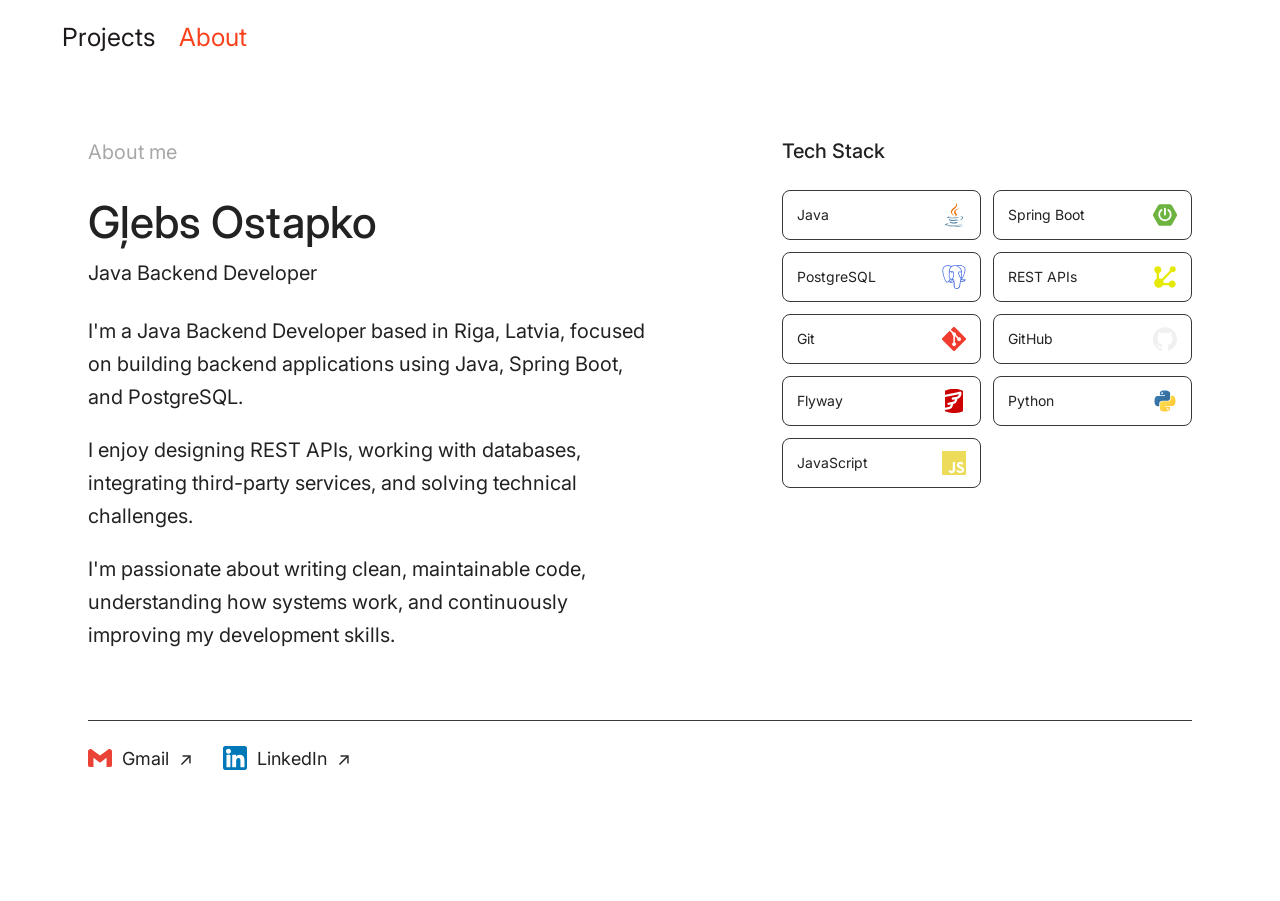
==== about.html @ ffcf4638 "Update portfolio" ====
<!DOCTYPE html>
<html lang="en">
<head>
  <meta charset="UTF-8">
  <meta name="viewport" content="width=device-width, initial-scale=1.0">
  <title>About — Jane Smith</title>
  <meta name="description" content="Product designer. Open to projects and collaboration.">
  <meta property="og:title" content="About — Jane Smith">
  <meta property="og:description" content="Product designer. Open to projects and collaboration.">
  <meta property="og:image" content="https://example.com/assets/img/og-image.png">
  <meta property="og:image:width" content="1200">
  <meta property="og:image:height" content="630">
  <meta property="og:type" content="profile">
  <meta property="og:url" content="https://example.com/en/about">
  <meta property="og:locale" content="en_US">
  <meta name="twitter:card" content="summary_large_image">
  <meta name="twitter:image" content="https://example.com/assets/img/og-image.png">
  <meta name="twitter:title" content="About — Jane Smith">
  <meta name="twitter:description" content="Product designer. Open to projects and collaboration.">
  <link rel="alternate" hreflang="en" href="https://example.com/en/about">
  <link rel="alternate" hreflang="ru" href="https://example.com/about">
  <link rel="canonical" href="https://example.com/en/about">
  <link rel="icon" type="image/svg+xml" href="favicon.svg">
  <link rel="manifest" href="manifest.json">
    <link rel="preconnect" href="https://fonts.googleapis.com">
  <link rel="preconnect" href="https://fonts.gstatic.com" crossorigin>
  <link href="https://fonts.googleapis.com/css2?family=DM+Mono:wght@400;500&family=Inter:wght@400;500;600&display=swap" rel="stylesheet">
  <link rel="stylesheet" href="styles.css">

  <script data-goatcounter="https://YOURSITE.goatcounter.com/count" async src="//gc.zgo.at/count.js"></script>

  <script type="application/ld+json">
  {
    "@context": "https://schema.org",
    "@type": "Person",
    "name": "Gļebs Ostapko",
    "url": "https://example.com",
    "jobTitle": "Java Backend Developer"
  }
  </script>
</head>
<body>

  <nav class="nav"><div class="nav-inner">
    <div class="nav-left">
      <div class="nav-links">
        <a href=".">Projects</a>
        <a href="about.html" class="active">About</a>
      </div>
    </div>
    <button class="nav-burger" aria-label="Menu" aria-expanded="false"><span></span></button>
  </div></nav>

  <div class="nav-mobile" aria-hidden="true"></div>

<main class="main main--about about-wide">
  <div class="about-viewport">

    <div class="about-layout">

      <!-- About me -->
      <div class="about-content">
        <p class="about-label">About me</p>

        <h1>Gļebs Ostapko</h1>
        <p class="about-role">Java Backend Developer</p>

        <p>
          I'm a Java Backend Developer based in Riga, Latvia,
          focused on building backend applications using Java,
          Spring Boot, and PostgreSQL.
        </p>

        <p>
          I enjoy designing REST APIs, working with databases,
          integrating third-party services, and solving technical
          challenges.
        </p>

        <p>
          I'm passionate about writing clean, maintainable code,
          understanding how systems work, and continuously
          improving my development skills.
        </p>
      </div>

      <!-- Tech Stack -->
      <aside class="about-sidebar">
        <h2>Tech Stack</h2>

        <div class="tech-list">
        <span><img src="icons/java.svg" alt="">Java</span>
        <span><img src="icons/springboot.svg" alt="">Spring Boot</span>
        <span><img src="icons/postgresql.svg" alt="">PostgreSQL</span>
        <span><img src="icons/rest-api.svg" alt="">REST APIs</span>
        <span><img src="icons/git.svg" alt="">Git</span>
        <span><img src="icons/github.svg" alt="">GitHub</span>
        <span><img src="icons/flyway.svg" alt="">Flyway</span>
        <span><img src="icons/python.svg" alt="">Python</span>
        <span><img src="icons/javascript.svg" alt="">JavaScript</span>
      </div>
      </aside>

    </div>

    <!-- Contacts -->
    <div class="about-contacts">

      <a href="mailto:glebostsc@gmail.com"
         aria-label="Send email">
        <img src="icons/gmail.svg"
             alt=""
             width="24"
             height="24">
        <span>Gmail</span>
        <span aria-hidden="true">↗</span>
      </a>

      <a href="https://www.linkedin.com/in/gļebs-ostapko-a70982426"
         target="_blank"
         rel="noopener noreferrer"
         aria-label="LinkedIn profile">
        <img src="icons/linkedin.svg"
             alt=""
             width="24"
             height="24">
        <span>LinkedIn</span>
        <span aria-hidden="true">↗</span>
      </a>

    </div>

  </div>
</main>

  <script src="script.min.js"></script>
</body>
</html>
---- styles.css ----
/* ============================================
   Portfolio Template
   Based on diyor.design
   ============================================

   TABLE OF CONTENTS
   1. Variables & Reset
   2. Navigation
   3. Main content & Projects list
   4. About page & Footer
   5. Case pages (header, meta, tabs, sections, images)
   6. Content grid (images, captions, slideshows)
   7. Video & Slideshow components
   8. Lightbox
   9. Scroll reveal
   10. Responsive (900px, 480px)
   11. Mac mockup
   12. Reading progress
   13. Skeleton loaders
   14. Print & Reduced motion
   15. Lightbox close button

   ============================================ */

/* --- Variables --- */

:root {
  --bg: #ffffff;
  --text: #222222;
  --text-dim: rgba(34, 34, 34, 0.4);
  --text-body: rgba(30, 25, 25, 1);
  --text-faint: rgba(30, 25, 25, 0.25);
  --accent: #F8401C;
  --line: #000000;

  --font-sans: 'Inter', -apple-system, BlinkMacSystemFont, 'Segoe UI', system-ui, sans-serif;
  --font-mono: 'DM Mono', 'SF Mono', 'Fira Code', 'Courier New', monospace;

  --selection-bg: #F8401C;
  --selection-color: #fff;

  --nav-height: 75px;
  --side-padding: 48px;
  --content-max: 1156px;

  --line-muted: rgba(0, 0, 0, 0.12);

  --transition-fast: 150ms ease;
  --transition-base: 200ms ease;

  --content-gutter: 0px;
  --text-col: 764px;
  --radius-sm: 10px;
  --radius-lg: 12px;
  --radius-pill: 100px;
  --section-gap: 60px;
}

::selection {
  background: var(--selection-bg);
  color: var(--selection-color);
}

/* --- Reset --- */

*, *::before, *::after {
  box-sizing: border-box;
  margin: 0;
  padding: 0;
}

html {
  scroll-behavior: smooth;
  -webkit-font-smoothing: antialiased;
  -moz-osx-font-smoothing: grayscale;
}

body {
  font-family: var(--font-sans);
  font-size: 18px;
  line-height: 1.5;
  color: var(--text);
  background-color: var(--bg);
  min-height: 100vh;
  display: flex;
  flex-direction: column;
}

a {
  color: inherit;
  text-decoration: none;
}

img {
  display: block;
  max-width: 100%;
}

ul, ol {
  list-style: none;
}

button {
  font: inherit;
  color: inherit;
  background: none;
  border: none;
  cursor: pointer;
}

/* --- Navigation --- */

.nav {
  position: sticky;
  top: 0;
  background: rgba(255, 255, 255, 0.85);
  backdrop-filter: blur(12px);
  -webkit-backdrop-filter: blur(12px);
  z-index: 100;
}

.nav::after {
  content: '';
  display: block;
  max-width: var(--content-max);
  margin: 0 auto;
  height: 1px;
  background: var(--line-muted);
  opacity: 0;
  transition: opacity .3s;
}

.nav.scrolled::after {
  opacity: 1;
}

.nav-inner {
  display: flex;
  align-items: center;
  justify-content: space-between;
  height: var(--nav-height);
  padding: 0 var(--side-padding);
  max-width: calc(var(--content-max) + var(--side-padding) * 2);
  margin: 0 auto;
}

.nav-left {
  display: flex;
  align-items: center;
  gap: 24px;
}

.nav-links {
  display: flex;
  gap: 24px;
  font-size: 25px;
  font-weight: 400;
}

.nav-links a {
  color: var(--text-body);
  transition: color var(--transition-fast);
}

.nav-links a:hover,
.nav-links a:focus-visible,
.nav-links a.active {
  color: var(--accent);
}

.nav-lang {
  display: flex;
  gap: 16px;
  font-size: 25px;
  font-weight: 400;
  align-items: center;
}

.nav-lang a {
  color: var(--text-body);
  transition: color var(--transition-fast);
}

.nav-lang a:hover,
.nav-lang a:focus-visible {
  color: var(--accent);
}

.nav-lang .active {
  color: var(--accent);
}

/* Burger button — hidden on desktop */
.nav-burger {
  display: none;
  width: 44px;
  height: 44px;
  justify-content: center;
  align-items: center;
  background: none;
  border: none;
  cursor: pointer;
  padding: 0;
  z-index: 200;
}

.nav-burger span {
  display: block;
  width: 24px;
  height: 2px;
  background: var(--text);
  position: relative;
  transition: background var(--transition-fast);
}

.nav-burger span::before,
.nav-burger span::after {
  content: '';
  position: absolute;
  width: 24px;
  height: 2px;
  background: var(--text);
  left: 0;
  transition: transform var(--transition-base);
}

.nav-burger span::before {
  top: -7px;
}

.nav-burger span::after {
  top: 7px;
}

/* Burger open state */
.nav-burger.open span {
  background: transparent;
}

.nav-burger.open span::before {
  top: 0;
  transform: rotate(45deg);
}

.nav-burger.open span::after {
  top: 0;
  transform: rotate(-45deg);
}

/* Mobile menu overlay */
.nav-mobile {
  display: flex;
  position: fixed;
  top: 0; right: 0; bottom: 0; left: 0;
  inset: 0;
  background: var(--bg);
  z-index: 150;
  flex-direction: column;
  align-items: center;
  justify-content: center;
  gap: 32px;
  visibility: hidden;
  opacity: 0;
  transform: translateY(-8px);
  transition: opacity var(--transition-base), visibility var(--transition-base), transform var(--transition-base);
  pointer-events: none;
}

.nav-mobile.open {
  visibility: visible;
  opacity: 1;
  transform: translateY(0);
  pointer-events: auto;
}

.nav-mobile a {
  font-size: 32px;
  font-weight: 400;
  transition: color var(--transition-fast);
}

.nav-mobile a:hover,
.nav-mobile a:focus-visible,
.nav-mobile a.active {
  color: var(--accent);
}

.nav-mobile .nav-mobile-lang {
  display: flex;
  gap: 16px;
  margin-top: 16px;
  font-size: 24px;
}

.nav-mobile .nav-mobile-lang a {
  font-size: inherit;
}

/* --- Main content --- */

.main {
  max-width: calc(var(--content-max) + var(--side-padding) * 2);
  width: 100%;
  margin: 0 auto;
  padding: 80px var(--side-padding) 80px;
  flex: 1;
}

/* --- Projects list --- */

.projects-title {
  font-family: var(--font-sans);
  font-size: 30px;
  font-weight: 400;
  line-height: 1.5;
  margin-bottom: 32px;
  color: var(--text);
}

.projects-title--archive {
  margin-top: 80px;
}

.project-list {
  display: flex;
  flex-direction: column;
  max-width: var(--content-max);
}

.project-item {
  display: grid;
  grid-template-columns: repeat(12, 1fr);
  align-items: start;
  column-gap: 20px;
  padding: 16px 0;
  border-bottom: 1px solid var(--line);
  text-decoration: none;
  transition: opacity var(--transition-fast);
}

.project-year { grid-column: 1; }
.project-thumb { grid-column: 2; }
.project-name { grid-column: 3 / 6; }
.project-info { grid-column: 6 / 12; }
.project-arrow { grid-column: 12; }

.project-item:first-child {
  border-top: 1px solid var(--line);
}

.project-item:hover:not(:has(.project-name-link:hover)) .project-name-title,
.project-item:hover:not(:has(.project-name-link:hover)) .project-info-desc,
.project-item:hover:not(:has(.project-name-link:hover)) .project-arrow {
  color: var(--accent);
}

.project-year {
  font-family: var(--font-sans);
  font-size: 25px;
  font-weight: 400;
  color: var(--text);
  line-height: 1.0;
  letter-spacing: -0.2px;
}

.project-thumb {
  width: 100%;
  aspect-ratio: 1;
  max-width: 78px;
  border-radius: var(--radius-sm);
  object-fit: cover;
  object-position: top center;
  align-self: start;
  overflow: hidden;
}

.project-name {
  font-size: 25px;
  font-weight: 400;
  line-height: 1.1;
}

.project-name-title {
  display: block;
  line-height: 1.1;
  transition: color var(--transition-fast);
}

.project-name-link {
  display: block;
  font-family: var(--font-sans);
  font-size: 20px;
  font-weight: 400;
  color: var(--text-dim);
  margin-top: 2px;
}

.project-name-link:hover,
.project-name-link:focus-visible {
  color: var(--accent);
}

.project-info {
  font-size: 18px;
  line-height: 1.1;
}

.project-info-desc {
  display: block;
  color: var(--text);
  font-family: var(--font-sans);
  font-size: 25px;
  line-height: 1.1;
  font-feature-settings: "smcp";
  transition: color var(--transition-fast);
  white-space: nowrap;
  overflow: hidden;
  text-overflow: ellipsis;
}

.project-info-tags {
  display: block;
  font-family: var(--font-sans);
  color: var(--text-dim);
  font-size: 20px;
  margin-top: 2px;
}

.project-info-industry {
  display: block;
  font-family: var(--font-sans);
  color: var(--text-dim);
  font-size: 20px;
  margin-top: 2px;
}

.project-arrow {
  font-size: 50px;
  font-weight: 100;
  color: var(--text-dim);
  transition: color var(--transition-fast);
  line-height: 1;
  text-align: right;
  align-self: center;
}

a.project-item .project-arrow {
  color: var(--text);
}

/* --- About page --- */

.main--about {
  padding-top: 0;
  padding-bottom: 0;
  display: flex;
}

.about-viewport {
  width: 100%;
  min-height: calc(100vh - var(--nav-height));
  padding-bottom: 70px;
  box-sizing: border-box;
  display: flex;
  flex-direction: column;
  justify-content: center;
}

.about-content {
  max-width: 568px;
}

.about-content p {
  font-family: var(--font-sans);
  font-size: 20px;
  font-weight: 400;
  line-height: 1.4;
  color: var(--text);
  margin-bottom: 14px;
}

.about-content .about-label {
  color: var(--text-dim);
  margin-top: 24px;
  margin-bottom: 4px;
}

.about-content .about-label:first-child {
  margin-top: 0;
}

.about-content a {
  color: var(--accent);
  text-decoration: underline;
  text-decoration-color: var(--accent);
  text-underline-offset: 3px;
}

.about-content a:hover {
  text-decoration: none;
}

/* --- Footer --- */

.about-bottom {
  position: fixed;
  bottom: 0;
  left: 0;
  right: 0;
  display: flex;
  justify-content: space-between;
  align-items: baseline;
  gap: 40px;
  max-width: calc(var(--content-max) + var(--side-padding) * 2);
  margin: 0 auto;
  padding: 20px var(--side-padding);
  background: none;
  z-index: 50;
}

.about-bottom p {
  font-family: var(--font-sans);
  font-size: 20px;
  font-weight: 400;
  line-height: 1.35;
  color: var(--text);
  margin-bottom: 0;
}

.about-links {
  display: flex;
  gap: 30px;
  font-family: var(--font-sans);
  font-size: 20px;
  font-weight: 400;
  line-height: 1.35;
  white-space: nowrap;
  flex-shrink: 0;
}

.about-links a {
  color: var(--accent);
  text-decoration: underline;
  text-decoration-color: var(--accent);
  text-decoration-thickness: 1px;
  text-underline-offset: 5px;
  transition: color var(--transition-fast);
}

.about-links a:hover,
.about-links a:focus-visible {
  text-decoration: none;
}

/* --- Case page --- */

.main--case {
  padding-top: 240px;
  overflow-x: hidden;
}

/* Case header: thumb + h1 side by side */
.case-header {
  display: flex;
  align-items: center;
  gap: 20px;
  max-width: var(--text-col);
  margin: 0 auto;
  padding-left: var(--content-gutter);
}

.case-header-thumb {
  width: 56px;
  height: 56px;
  border-radius: var(--radius-lg);
  object-fit: cover;
  flex-shrink: 0;
  overflow: hidden;
}

.case-header .case-h1 {
  max-width: none;
  margin: 0;
  padding-left: 0;
}

/* Case h1 title */
.case-h1 {
  font-family: var(--font-sans);
  font-size: 48px;
  font-weight: 700;
  line-height: 1.1;
  color: var(--text);
  max-width: var(--text-col);
  margin: 0 auto 0;
  padding-left: var(--content-gutter);
}

.case-header + .case-description {
  text-indent: 0;
  margin-top: 16px;
}

.case-h1 + .case-description {
  text-indent: 0;
  margin-top: 16px;
}

.case-header + .case-tabs,
.case-h1 + .case-tabs {
  margin-top: 110px;
}

.case-meta + .case-tabs {
  margin-top: 24px;
}

.case-header + .case-body,
.case-h1 + .case-body {
  margin-top: 80px;
}

/* Case meta line (role / company / year) */
.case-meta {
  max-width: var(--text-col);
  margin: 0 auto 8px;
  padding-left: var(--content-gutter);
  font-family: var(--font-sans);
  font-size: 18px;
  font-weight: 400;
  color: var(--text-dim);
}

/* Image captions */
.case-caption {
  font-family: var(--font-sans);
  font-size: 14px;
  font-weight: 400;
  line-height: 1.4;
  color: var(--text-dim);
}

/* Stats row */
.case-stats {
  display: grid;
  grid-template-columns: repeat(4, 1fr);
  gap: 20px;
  max-width: var(--text-col);
  margin: 0 auto 70px;
  padding-left: var(--content-gutter);
}

.case-stat-value {
  font-family: var(--font-sans);
  font-size: 36px;
  font-weight: 700;
  line-height: 1.2;
  color: var(--text);
}

.case-stat-label {
  font-family: var(--font-sans);
  font-size: 14px;
  font-weight: 400;
  line-height: 1.3;
  color: var(--text-dim);
  margin-top: 4px;
}

/* Previous / Next case navigation */
.case-nav {
  display: flex;
  justify-content: space-between;
  max-width: var(--text-col);
  margin: 40px auto 0;
  padding: 0 var(--content-gutter);
  box-sizing: border-box;
}

.case-nav-link {
  display: flex;
  align-items: center;
  gap: 8px;
  text-decoration: none;
  color: var(--accent);
  font-family: var(--font-sans);
  font-size: 20px;
  line-height: 25px;
  transition: opacity var(--transition-base);
  background: linear-gradient(var(--accent), var(--accent)) 0 100% / 100% 1px no-repeat;
  padding-bottom: 2px;
}
.case-nav-link:hover {
  background-size: 0 1px;
}
.case-nav-dir {
  font-size: 22px;
}
.case-nav-next {
  margin-left: auto;
}

/* Text sections: centered column */
.case-section {
  max-width: var(--text-col);
  margin: var(--section-gap) auto 30px;
  padding-left: var(--content-gutter);
  position: relative;
}

.case-section-num {
  position: absolute;
  left: -20px;
  top: 0;
  transform: translateX(-100%);
  font-family: var(--font-mono);
  font-size: 20px;
  font-weight: 500;
  line-height: 25px;
  color: var(--text-body);
  text-align: right;
  text-transform: uppercase;
}

.case-section-title {
  font-family: var(--font-mono);
  font-size: 20px;
  font-weight: 500;
  line-height: 25px;
  letter-spacing: 0;
  color: var(--text-body);
  text-transform: uppercase;
  margin-bottom: 8px;
}

.case-section p {
  font-family: var(--font-sans);
  font-size: 20px;
  font-weight: 400;
  line-height: 28px;
  color: var(--text-body);
  margin: 8px 0 0;
}

.case-section ul {
  font-family: var(--font-sans);
  font-size: 20px;
  font-weight: 400;
  line-height: 28px;
  color: var(--text-body);
  padding-left: 24px;
  margin: 0;
}

.case-section ul li {
  list-style: disc;
}

.case-section h3 {
  font-family: var(--font-mono);
  font-size: 20px;
  font-weight: 500;
  font-style: normal;
  line-height: 25px;
  letter-spacing: 0;
  color: var(--text-body);
  text-transform: uppercase;
  margin: 25px 0 8px;
}

.case-section strong {
  font-weight: 400;
  font-style: normal;
}

/* Styled blockquote */
.case-quote {
  max-width: var(--text-col);
  margin: 25px auto;
  padding-left: var(--content-gutter);
  font-family: var(--font-sans);
  font-size: 20px;
  font-weight: 400;
  line-height: 28px;
  color: var(--text-dim);
  font-style: italic;
}

/* Separator */
.case-separator {
  border: none;
  border-top: 1px solid var(--line);
  width: 100%;
  margin: 100px 0;
}

/* Images within text sections */
.case-img {
  width: 100%;
  border-radius: var(--radius-sm);
  margin: 25px 0;
  display: block;
}

/* Full-width images */
.case-img-full {
  display: block;
  width: 100%;
  border-radius: var(--radius-sm);
  box-shadow: 0 0 0 1px var(--line-muted);
  margin: 20px 0;
}

/* --- Case content grid --- */

.case-body > .case-img-full,
.case-tab-panel > .case-img-full,
.case-body > picture,
.case-tab-panel > picture,
.case-body > .case-img-scroll,
.case-tab-panel > .case-img-scroll {
  display: block;
  max-width: calc(var(--text-col) - var(--content-gutter));
  margin: 30px auto 30px max(0px, calc(50% - calc(var(--text-col) / 2) + var(--content-gutter)));
}

picture.case-img-full {
  box-shadow: none;
  border-radius: 0;
}

.case-body > picture img,
.case-tab-panel > picture img {
  border-radius: var(--radius-sm);
  box-shadow: 0 0 0 1px var(--line-muted);
}

.case-body > picture .case-img-full,
.case-tab-panel > picture .case-img-full {
  margin: 0;
}

.case-body > .case-caption,
.case-tab-panel > .case-caption {
  max-width: var(--text-col);
  margin: 8px auto 40px;
  padding-left: var(--content-gutter);
}

/* Image captions gap */
.case-body > picture + .case-caption,
.case-tab-panel > picture + .case-caption,
.case-body > .case-img-full + .case-caption,
.case-tab-panel > .case-img-full + .case-caption,
.case-body > .case-img-scroll + .case-caption,
.case-tab-panel > .case-img-scroll + .case-caption,
.case-body > .mac-mockup + .case-caption,
.case-tab-panel > .mac-mockup + .case-caption,
.case-body > .case-slideshow-wrap + .case-caption,
.case-tab-panel > .case-slideshow-wrap + .case-caption {
  margin-top: -20px;
}

.case-body > .case-slideshow-wrap,
.case-tab-panel > .case-slideshow-wrap {
  max-width: var(--text-col);
  margin: 30px auto;
  padding-left: var(--content-gutter);
}

.case-body > .case-img-row,
.case-tab-panel > .case-img-row {
  max-width: var(--text-col);
  margin: 30px auto;
  padding-left: var(--content-gutter);
  box-sizing: border-box;
}

/* Clickable images */
.case-img-full,
.case-img-row img {
  cursor: zoom-in;
}

/* Lightbox */
.case-lightbox {
  position: fixed;
  inset: 0;
  background: rgba(0, 0, 0, 0.9);
  z-index: 1000;
  display: flex;
  align-items: center;
  justify-content: center;
  cursor: zoom-out;
  opacity: 0;
  pointer-events: none;
  transition: opacity var(--transition-base);
}

.case-lightbox.open {
  opacity: 1;
  pointer-events: auto;
}

.case-lightbox img,
.case-lightbox video {
  max-width: 95vw;
  max-height: 95vh;
  object-fit: contain;
}

/* Two-column image row */
.case-img-row {
  display: grid;
  grid-template-columns: 1fr 1fr;
  gap: 20px;
  margin: 20px 0;
  align-items: stretch;
}

/* Three-column variant */
.case-img-row--3 {
  grid-template-columns: 1fr 1fr 1fr;
}

.case-img-row img {
  width: 100%;
  height: 100%;
  object-fit: cover;
  border-radius: var(--radius-sm);
  box-shadow: 0 0 0 1px var(--line-muted);
  display: block;
}

/* Inline links inside case sections */
.case-section a {
  color: var(--accent);
  text-decoration: none;
  background: linear-gradient(to right, var(--accent) 0%, var(--accent) 100%) 0 100% / 100% 1px repeat-x;
  padding-bottom: 1px;
  transition: background-size var(--transition-fast);
}

.case-section a:hover {
  background-size: 0 1px;
}

/* Description text */
.case-description {
  max-width: var(--text-col);
  margin: 50px auto;
  padding-left: var(--content-gutter);
  font-family: var(--font-sans);
  font-size: 25px;
  font-weight: 400;
  line-height: 35px;
  color: var(--text-body);
  text-indent: 168px;
}

/* Video */
.case-video {
  position: relative;
  margin: 25px 0;
  border-radius: var(--radius-sm);
  overflow: hidden;
}

.case-video img,
.case-video video {
  display: block;
  width: 100%;
  border: none;
  outline: none;
}

/* --- Tabs --- */

.case-tabs {
  display: flex;
  gap: 12px;
  max-width: var(--text-col);
  margin: 0 auto 20px;
  padding-left: var(--content-gutter);
}

.case-tab {
  height: 44px;
  padding: 0 24px;
  display: inline-flex;
  align-items: center;
  justify-content: center;
  border-radius: var(--radius-pill);
  font-family: var(--font-sans);
  font-size: 18px;
  font-weight: 400;
  letter-spacing: -0.4px;
  border: none;
  cursor: pointer;
  transition: all var(--transition-base);
  background: rgba(30, 25, 25, 0.04);
  color: var(--text);
}

.case-tab.active {
  background: var(--accent);
  color: #ffffff;
}

.case-tab:not(.active):hover {
  background: rgba(30, 25, 25, 0.08);
}

.case-tab:focus-visible {
  outline: 2px solid var(--text);
  outline-offset: 2px;
}

.case-tabs {
  display: flex;
  gap: 12px;
  max-width: var(--text-col);
  margin: 0 auto 20px;
  padding-left: var(--content-gutter);
}

.case-tab {
  height: 44px;
  padding: 0 24px;
  display: inline-flex;
  align-items: center;
  justify-content: center;
  border-radius: var(--radius-pill);
  font-family: var(--font-sans);
  font-size: 18px;
  font-weight: 400;
  letter-spacing: -0.4px;
  border: none;
  cursor: pointer;
  transition: all var(--transition-base);
  background: rgba(30, 25, 25, 0.04);
  color: var(--text);
}

.case-tab.active {
  background: var(--accent);
  color: #ffffff;
}

.case-tab:not(.active):hover {
  background: rgba(30, 25, 25, 0.08);
}

.case-tab:focus-visible {
  outline: 2px solid var(--text);
  outline-offset: 2px;
}

.case-tab-panel {
  display: none;
}

.case-tab-panel.active {
  display: block;
}

/* --- Slideshow / Carousel --- */

.case-slideshow-wrap {
  position: relative;
  margin: 25px 0;
}

.case-slideshow {
  position: relative;
  border-radius: var(--radius-sm);
  overflow: hidden;
  background: #f5f5f5;
  box-shadow: 0 0 0 1px var(--line-muted);
}

.case-slideshow-track {
  display: flex;
  align-items: flex-start;
  transition: transform 0.4s ease;
}

.case-slideshow-track picture {
  width: 100%;
  flex-shrink: 0;
  display: block;
}

.case-slideshow-track img {
  width: 100%;
  height: auto;
  flex-shrink: 0;
  display: block;
  box-shadow: 0 0 0 1px var(--line-muted);
  border-radius: var(--radius-sm);
}

.case-slideshow-arrow {
  position: absolute;
  top: 50%;
  transform: translateY(-50%);
  width: 44px;
  height: 44px;
  border-radius: 50%;
  border: none;
  background: rgba(200, 200, 200, 0.6);
  color: #ffffff;
  font-size: 24px;
  line-height: 1;
  cursor: pointer;
  display: flex;
  align-items: center;
  justify-content: center;
  z-index: 10;
  transition: background var(--transition-fast);
}

.case-slideshow-arrow:hover {
  background: rgba(170, 170, 170, 0.8);
}

.case-slideshow-arrow[data-prev] { left: -64px; }
.case-slideshow-arrow[data-next] { right: -64px; }

.case-slideshow-nav {
  position: absolute;
  bottom: 12px;
  left: 50%;
  transform: translateX(-50%);
  display: flex;
  align-items: center;
  background: rgba(40, 40, 40, 0.4);
  border-radius: var(--radius-sm);
  min-width: 64px;
  height: 32px;
  padding: 0 8px;
}

.case-slideshow-counter {
  font-family: -apple-system, system-ui, sans-serif;
  font-size: 12px;
  font-weight: 500;
  color: #ffffff;
  text-align: center;
  min-width: 24px;
  line-height: 32px;
  cursor: default;
  width: 100%;
}

/* --- Font Showcase --- */

.case-font-showcase {
  margin: 120px 0;
  padding: 80px 0;
}

.case-font-title {
  font-family: var(--font-sans);
  font-size: 100px;
  font-weight: 500;
  line-height: 100px;
  letter-spacing: -5px;
  color: var(--text);
  margin-bottom: 40px;
}

.case-font-weights {
  font-family: var(--font-sans);
  font-size: 56px;
  line-height: 56px;
  color: var(--text);
  margin-bottom: 40px;
}

.case-font-weights span { display: block; }

.case-font-chars {
  font-family: var(--font-sans);
  font-size: 56px;
  font-weight: 500;
  line-height: 56px;
  color: var(--text-dim);
  word-break: break-all;
}

/* --- Image Variants --- */

.case-img-row--3 {
  grid-template-columns: 1fr 1fr 1fr;
}

.case-img-bordered .case-img-full,
.case-img-bordered img {
  border: 1px solid var(--line-muted);
  border-radius: var(--radius-sm);
}

.case-concept {
  display: flex;
  flex-direction: column;
  margin: 0;
}

.case-concept picture,
.case-concept > img {
  flex: 1;
  min-height: 0;
  overflow: hidden;
  border-radius: var(--radius-sm);
  box-shadow: 0 0 0 1px var(--line-muted);
}

.case-concept picture img {
  height: 100%;
  width: 100%;
  object-fit: cover;
}

.case-concept figcaption {
  flex-shrink: 0;
  font-family: var(--font-sans);
  font-size: 14px;
  font-weight: 400;
  line-height: 1.4;
  color: var(--text-dim);
  margin-top: 8px;
}

picture.case-img-phone {
  display: block;
  max-width: 282px;
  margin: 30px 0 8px max(0px, calc(50% - calc(var(--text-col) / 2) + var(--content-gutter)));
}

picture.case-img-phone img {
  width: 100%;
  height: auto;
  display: block;
  border-radius: var(--radius-sm);
  margin: 0;
}

/* --- Case Links --- */

.case-section:has(+ .case-links) {
  margin-bottom: 0;
}

.case-links {
  max-width: var(--text-col);
  margin: 8px auto 50px;
  padding-left: var(--content-gutter);
}

.case-links a {
  font-family: var(--font-sans);
  font-size: 20px;
  line-height: 25px;
  color: var(--accent);
  text-decoration: none;
  background: linear-gradient(to right, var(--accent) 0%, var(--accent) 100%) 0 100% / 100% 1px repeat-x;
  padding-bottom: 1px;
  margin-right: 20px;
  transition: background-size var(--transition-fast);
}

.case-links a:hover {
  background-size: 0 1px;
}

/* --- Scroll reveal --- */

.reveal {
  opacity: 0;
  transform: translateY(16px);
  transition: opacity 0.5s ease, transform 0.5s ease;
}

.reveal.visible {
  opacity: 1;
  transform: translateY(0);
}

/* --- Dark mode --- */

/* Theme toggle button */
.theme-toggle {
  background: none;
  border: none;
  cursor: pointer;
  padding: 0;
  margin-right: 32px;
  font-size: 20px;
  line-height: 1;
  color: var(--text);
  opacity: 0.4;
  transition: opacity var(--transition-fast);
}

.theme-toggle:hover {
  opacity: 1;
}

.theme-toggle .icon-sun { display: none; }
.theme-toggle .icon-moon { display: block; }

html.dark .theme-toggle .icon-sun { display: block; }
html.dark .theme-toggle .icon-moon { display: none; }

/* Auto dark (system preference, unless user chose light) */
@media (prefers-color-scheme: dark) {
  :root:not(.light) {
    --bg: #1a1a1a;
    --text: #e0e0e0;
    --text-body: #e0e0e0;
    --text-dim: #888888;
    --text-faint: rgba(255, 255, 255, 0.15);
    --line: rgba(255, 255, 255, 0.1);
    --line-muted: rgba(255, 255, 255, 0.08);
    --selection-bg: #F8401C;
    --selection-color: #fff;
  }

  :root:not(.light) .theme-toggle .icon-sun { display: block; }
  :root:not(.light) .theme-toggle .icon-moon { display: none; }

  :root:not(.light) .nav { background: rgba(26, 26, 26, 0.85); }
  :root:not(.light) .nav::after { background: rgba(255, 255, 255, 0.08); }
  :root:not(.light) .about-bottom { background: rgba(26, 26, 26, 0.85); }
  :root:not(.light) .project-thumb { box-shadow: 0 0 0 1px rgba(255, 255, 255, 0.08); }
  :root:not(.light) .case-img-full,
  :root:not(.light) .case-body > picture img,
  :root:not(.light) .case-tab-panel > picture img,
  :root:not(.light) .case-img-row img { box-shadow: 0 0 0 1px rgba(255, 255, 255, 0.10); filter: brightness(0.92); }
  :root:not(.light) .case-lightbox { background: rgba(0, 0, 0, 0.95); }
  :root:not(.light) .case-tab { background: rgba(255, 255, 255, 0.06); }
  :root:not(.light) .case-tab.active { background: var(--accent); color: #fff; }
  :root:not(.light) .case-tab:not(.active):hover { background: rgba(255, 255, 255, 0.1); }
  :root:not(.light) .case-img-scroll { border-color: rgba(255, 255, 255, 0.08); }
  :root:not(.light) .mac-mockup { background: #111; box-shadow: 0 0 0 1px rgba(255, 255, 255, 0.06); }
  :root:not(.light) .mac-mockup-titlebar { background: #222; }
  :root:not(.light) .mac-mockup-url { color: rgba(255, 255, 255, 0.3); }
  :root:not(.light) .mac-mockup-viewport::-webkit-scrollbar-thumb { background: rgba(255, 255, 255, 0.2); }
  :root:not(.light) .case-img-full:not([data-loaded]),
  :root:not(.light) .case-img-row img:not([data-loaded]),
  :root:not(.light) picture img:not([data-loaded]),
  :root:not(.light) .case-video video:not([data-loaded]) {
    background: linear-gradient(90deg, #222 25%, #2a2a2a 50%, #222 75%);
    background-size: 200% 100%;
  }
}

/* Manual dark (user clicked toggle) */
html.dark {
  --bg: #1a1a1a;
  --text: #e0e0e0;
  --text-body: #e0e0e0;
  --text-dim: #888888;
  --text-faint: rgba(255, 255, 255, 0.15);
  --line: rgba(255, 255, 255, 0.1);
  --line-muted: rgba(255, 255, 255, 0.08);
  --selection-bg: #F8401C;
  --selection-color: #fff;
}

html.dark .nav { background: rgba(26, 26, 26, 0.85); }
html.dark .nav::after { background: rgba(255, 255, 255, 0.08); }
html.dark .about-bottom { background: rgba(26, 26, 26, 0.85); }
html.dark .project-thumb { box-shadow: 0 0 0 1px rgba(255, 255, 255, 0.08); }
html.dark .case-img-full,
html.dark .case-body > picture img,
html.dark .case-tab-panel > picture img,
html.dark .case-img-row img { box-shadow: 0 0 0 1px rgba(255, 255, 255, 0.10); filter: brightness(0.92); }
html.dark .case-lightbox { background: rgba(0, 0, 0, 0.95); }
html.dark .case-tab { background: rgba(255, 255, 255, 0.06); }
html.dark .case-tab.active { background: var(--accent); color: #fff; }
html.dark .case-tab:not(.active):hover { background: rgba(255, 255, 255, 0.1); }
html.dark .case-img-scroll { border-color: rgba(255, 255, 255, 0.08); }
html.dark .mac-mockup { background: #111; box-shadow: 0 0 0 1px rgba(255, 255, 255, 0.06); }
html.dark .mac-mockup-titlebar { background: #222; }
html.dark .mac-mockup-url { color: rgba(255, 255, 255, 0.3); }
html.dark .mac-mockup-viewport::-webkit-scrollbar-thumb { background: rgba(255, 255, 255, 0.2); }
html.dark .case-img-full:not([data-loaded]),
html.dark .case-img-row img:not([data-loaded]),
html.dark picture img:not([data-loaded]),
html.dark .case-video video:not([data-loaded]) {
  background: linear-gradient(90deg, #222 25%, #2a2a2a 50%, #222 75%);
  background-size: 200% 100%;
}

/* --- Responsive --- */

@media (max-width: 1000px) {
  :root {
    --side-padding: 24px;
  }

  .projects-title {
    font-size: 32px;
    margin-bottom: 32px;
  }

  .project-item {
    grid-template-columns: 70px 60px 1fr auto;
    gap: 16px;
    padding: 16px 0;
  }

  .project-thumb {
    width: 60px;
    height: 60px;
  }

  .project-info {
    display: none;
  }

  .project-name {
    grid-column: 3;
    font-size: 22px;
  }

  .project-arrow {
    grid-column: 4;
    font-size: 36px;
  }

  .year-range {
    display: none;
  }

  .case-description {
    text-indent: 0;
  }

  .about-bottom {
    position: static;
    width: 100%;
    flex-direction: column;
    align-items: flex-start;
    gap: 12px;
    margin-top: 32px;
    padding: 0;
    background: none;
  }

  .about-bottom p {
    font-size: 18px;
    line-height: 1.35;
  }

  .about-links {
    gap: 20px;
    flex-wrap: wrap;
  }
}

@media (max-width: 480px) {
  .nav-links {
    font-size: 20px;
    gap: 14px;
  }

  .nav-lang {
    font-size: 20px;
    gap: 10px;
  }

  .project-item {
    grid-template-columns: 1fr auto;
    gap: 12px;
  }

  .project-name {
    grid-column: 1;
  }

  .project-arrow {
    grid-column: 2;
  }

  .project-year,
  .project-thumb {
    display: none;
  }

  .main--about {
    padding-top: 32px;
    padding-bottom: 48px;
    align-items: flex-start;
  }

  .about-viewport {
    min-height: auto;
    padding-bottom: 0;
    justify-content: flex-start;
  }

  .about-links {
    gap: 14px;
  }

  .about-content p {
    font-size: 18px;
  }

  /* Case page mobile */
  .case-header {
    padding-left: 0;
    gap: 14px;
  }

  .case-header-thumb {
    width: 44px;
    height: 44px;
    border-radius: var(--radius-sm);
  }

  .case-meta {
    padding-left: 0;
    font-size: 16px;
  }

  .case-body > .case-img-full,
  .case-tab-panel > .case-img-full,
  .case-body > picture,
  .case-tab-panel > picture,
  .case-body > .case-img-scroll,
  .case-tab-panel > .case-img-scroll,
  .case-body > .case-video,
  .case-tab-panel > .case-video {
    margin-left: 0;
    max-width: none;
  }

  .case-body > .case-caption,
  .case-tab-panel > .case-caption,
  .case-body > .case-img-row,
  .case-tab-panel > .case-img-row {
    padding-left: 0;
  }

  .case-nav {
    padding: 0;
  }

  .case-h1 {
    font-size: 32px;
    padding-left: 0;
  }

  .case-stats {
    grid-template-columns: repeat(2, 1fr);
    padding-left: 0;
  }

  .case-section {
    padding-left: 0;
  }

  .case-section-num {
    position: static;
    display: inline;
    transform: none;
    margin-right: 8px;
  }

  .case-section-title {
    display: inline;
  }

  .case-section p {
    font-size: 18px;
  }

  .case-section ul {
    font-size: 18px;
  }

  .case-quote {
    padding-left: 0;
  }

  .case-description {
    padding-left: 0;
    font-size: 20px;
    line-height: 28px;
    text-indent: 0;
  }

  .case-img-row {
    grid-template-columns: 1fr;
  }

  .main--case {
    padding-top: 140px;
  }
}

/* --- Mac Browser Mockup --- */

.mac-mockup {
  max-width: calc(var(--text-col) - var(--content-gutter));
  margin: 30px auto 30px max(0px, calc(50% - calc(var(--text-col) / 2) + var(--content-gutter)));
  background: #f5f5f5;
  border-radius: var(--radius-lg);
  overflow: hidden;
  box-shadow: 0 0 0 1px var(--line-muted);
}

.mac-mockup-titlebar {
  display: flex;
  align-items: center;
  height: 40px;
  padding: 0 16px;
  background: #e8e8e8;
  gap: 8px;
}

.mac-mockup-dots {
  display: flex;
  gap: 6px;
}

.mac-mockup-dot {
  width: 10px;
  height: 10px;
  border-radius: 50%;
}

.mac-mockup-dot--close { background: #ff5f57; }
.mac-mockup-dot--minimize { background: #febc2e; }
.mac-mockup-dot--maximize { background: #28c840; }

.mac-mockup-url {
  flex: 1;
  text-align: center;
  font-size: 12px;
  color: rgba(0, 0, 0, 0.4);
  font-family: var(--font-sans);
}

.mac-mockup-viewport {
  height: 420px;
  overflow-y: auto;
  overflow-x: hidden;
  -webkit-overflow-scrolling: touch;
}

.mac-mockup-viewport::-webkit-scrollbar {
  width: 6px;
}

.mac-mockup-viewport::-webkit-scrollbar-thumb {
  background: rgba(0, 0, 0, 0.15);
  border-radius: 3px;
}

.mac-mockup-viewport img {
  display: block;
  width: 100%;
}

@media (max-width: 480px) {
  .mac-mockup {
    margin-left: 0;
    max-width: none;
  }

  .mac-mockup-viewport {
    height: 300px;
  }
}

/* --- Reading progress bar (case pages) --- */

.reading-progress {
  position: fixed;
  top: 0;
  left: 0;
  width: 0%;
  height: 1px;
  background: var(--accent);
  z-index: 101;
  pointer-events: none;
  will-change: width;
}

/* --- Print stylesheet --- */

.print-qr {
  display: none;
}

@media print {
  .nav, .nav-mobile, #terminal, #ds-overlay,
  .case-lightbox, .reading-progress,
  [style*="position:fixed"] {
    display: none !important;
  }

  body {
    overflow: visible !important;
    height: auto !important;
    font-size: 12pt;
    color: #000;
    background: #fff;
  }

  .main--about {
    padding: 0;
  }

  .about-viewport {
    min-height: auto;
    padding: 0;
  }

  .about-content {
    max-width: 100%;
  }

  .about-content p {
    font-size: 11pt;
    line-height: 1.5;
    color: #000;
  }

  .about-label {
    font-weight: 700;
    color: #333;
    margin-top: 16pt;
    text-transform: uppercase;
    font-size: 9pt;
    letter-spacing: 0.5pt;
  }

  .about-bottom {
    position: static;
    background: none;
    backdrop-filter: none;
    -webkit-backdrop-filter: none;
    padding: 16pt 0 0;
    border-top: 0.5pt solid #ccc;
    margin-top: 16pt;
  }

  .about-bottom p {
    font-size: 10pt;
    color: #333;
  }

  .about-links a {
    color: #000;
    text-decoration: none;
  }

  .about-links a::after {
    content: " (" attr(href) ")";
    font-size: 8pt;
    color: #666;
  }

  .print-qr {
    display: block !important;
    text-align: right;
    margin-top: 24pt;
  }

  .print-qr img {
    width: 80pt;
    height: 80pt;
  }

  .print-qr span {
    display: block;
    font-size: 8pt;
    color: #666;
    margin-top: 4pt;
  }

  @page {
    margin: 20mm;
    size: A4;
  }
}

/* --- Reduced motion --- */

@media (prefers-reduced-motion: reduce) {
  *, *::before, *::after {
    animation-duration: 0.01ms !important;
    animation-iteration-count: 1 !important;
    transition-duration: 0.01ms !important;
    scroll-behavior: auto !important;
  }

  .reveal {
    opacity: 1;
    transform: none;
  }
}

/* --- Skeleton loading shimmer for images --- */

.case-img-full:not([data-loaded]),
.case-img-row img:not([data-loaded]),
picture img:not([data-loaded]),
.case-video video:not([data-loaded]) {
  background: linear-gradient(90deg, #f0f0f0 25%, #e0e0e0 50%, #f0f0f0 75%);
  background-size: 200% 100%;
  animation: skeleton-shimmer 1.5s ease-in-out infinite;
}

@keyframes skeleton-shimmer {
  0%   { background-position: 200% 0; }
  100% { background-position: -200% 0; }
}

/* --- Lightbox close button --- */

.lb-close {
  position: fixed;
  top: 20px;
  right: 20px;
  z-index: 1001;
  background: none;
  border: none;
  color: #fff;
  font-size: 32px;
  cursor: pointer;
  width: 44px;
  height: 44px;
  display: flex;
  align-items: center;
  justify-content: center;
  opacity: 0.7;
  transition: opacity 0.2s;
}

.lb-close:hover,
.lb-close:focus-visible {
  opacity: 1;
  outline: 2px solid #fff;
  outline-offset: 2px;
  border-radius: 50%;
}

/* Keyboard focus styles */
a:focus-visible,
button:focus-visible,
[role="link"]:focus-visible {
  outline: 2px solid var(--accent);
  outline-offset: 2px;
  border-radius: 2px;
}

.project-item:focus-visible {
  outline: 2px solid var(--accent);
  outline-offset: -2px;
}

.nav-links a:focus-visible,
.nav-lang a:focus-visible {
  outline: 2px solid var(--accent);
  outline-offset: 4px;
}

.about-layout {
  display: grid;
  grid-template-columns: minmax(0, 1.5fr) minmax(250px, 1fr);
  gap: 80px;
  align-items: start;
}

.about-content h1 {
  font-size: clamp(30px, 4vw, 44px);
  font-weight: 500;
  margin: 10px 0 4px;
}

.about-label {
  color: #999;
}

.about-role {
  color: #F8401C;
  margin-bottom: 28px !important;
}

.about-content > p:not(.about-role) {
  margin-bottom: 20px;
  line-height: 1.65;
}

.about-sidebar h2 {
  font-size: 20px;
  font-weight: 500;
  margin-bottom: 24px;
}

.tech-list {
  display: grid;
  grid-template-columns: repeat(2, minmax(0, 1fr));
  gap: 12px;
}

.tech-list span {
    display: flex;
    align-items: center;
    gap: 12px;
    justify-content: space-between;

    padding: 12px 14px;
    border: 1px solid #383838;
    border-radius: 8px;
    font-size: 14px;

    transition: border-color 0.2s ease,
                transform 0.2s ease;
}

.tech-list span img {
    width: 24px;
    height: 24px;
    object-fit: contain;
    flex-shrink: 0;
    order: 2;
}

.tech-list span:hover {
    border-color: var(--accent);
    transform: translateY(-2px);
}

.about-contacts {
  display: flex;
  gap: 30px;
  margin-top: 48px;
  padding-top: 24px;
  border-top: 1px solid #383838;
}

.about-contacts a {
  display: inline-flex;
  align-items: center;
  gap: 10px;
  color: inherit;
  text-decoration: none;
  transition: color .2s ease;
}

.about-contacts a:hover {
  color: #F8401C;
}

.about-contacts img {
  width: 24px;
  height: 24px;
  object-fit: contain;
}

@media (max-width: 768px) {
  .about-layout {
    grid-template-columns: 1fr;
    gap: 36px;
  }

  .about-contacts {
    flex-wrap: wrap;
    gap: 24px;
  }
}

.main--about.about-wide {
  max-width: 1200px;
  width: 100%;
  margin-left: auto;
  margin-right: auto;
}

.main--about.about-wide .about-viewport {
  width: 100%;
  max-width: none;
}
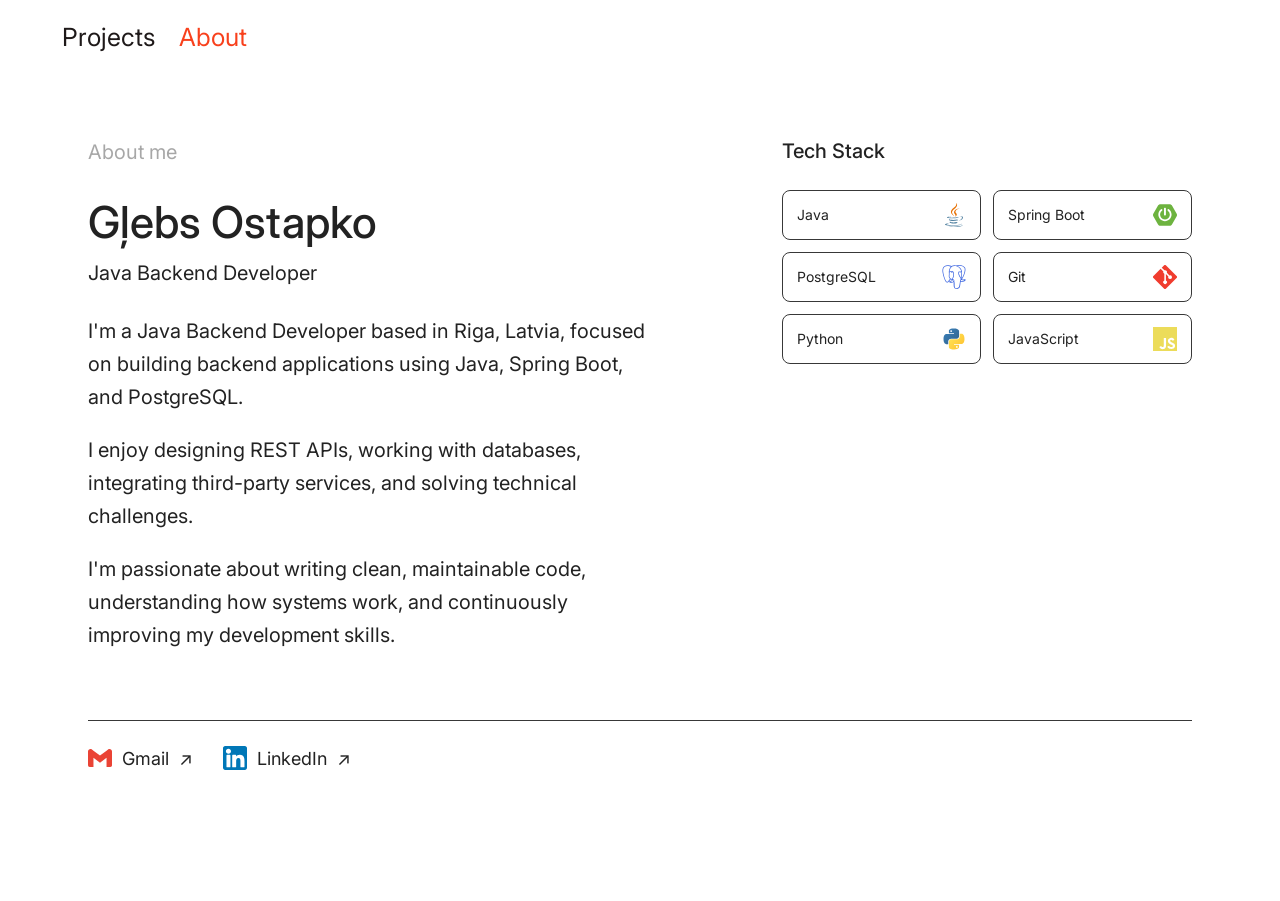
==== commit 83611fcb: "Sorted css js files by maps and edit about me" ====
--- a/about.html
+++ b/about.html
@@ -25,7 +25,7 @@
     <link rel="preconnect" href="https://fonts.googleapis.com">
   <link rel="preconnect" href="https://fonts.gstatic.com" crossorigin>
   <link href="https://fonts.googleapis.com/css2?family=DM+Mono:wght@400;500&family=Inter:wght@400;500;600&display=swap" rel="stylesheet">
-  <link rel="stylesheet" href="styles.css">
+  <link rel="stylesheet" href="css/styles.css">
 
   <script data-goatcounter="https://YOURSITE.goatcounter.com/count" async src="//gc.zgo.at/count.js"></script>
 
@@ -92,10 +92,7 @@
         <span><img src="icons/java.svg" alt="">Java</span>
         <span><img src="icons/springboot.svg" alt="">Spring Boot</span>
         <span><img src="icons/postgresql.svg" alt="">PostgreSQL</span>
-        <span><img src="icons/rest-api.svg" alt="">REST APIs</span>
         <span><img src="icons/git.svg" alt="">Git</span>
-        <span><img src="icons/github.svg" alt="">GitHub</span>
-        <span><img src="icons/flyway.svg" alt="">Flyway</span>
         <span><img src="icons/python.svg" alt="">Python</span>
         <span><img src="icons/javascript.svg" alt="">JavaScript</span>
       </div>
@@ -133,6 +130,6 @@
   </div>
 </main>
 
-  <script src="script.min.js"></script>
+  <script src="js/script.min.js"></script>
 </body>
 </html>
--- a/css/styles.css
+++ b/css/styles.css
@@ -0,0 +1,1991 @@
+/* ============================================
+   Portfolio Template
+   Based on diyor.design
+   ============================================
+
+   TABLE OF CONTENTS
+   1. Variables & Reset
+   2. Navigation
+   3. Main content & Projects list
+   4. About page & Footer
+   5. Case pages (header, meta, tabs, sections, images)
+   6. Content grid (images, captions, slideshows)
+   7. Video & Slideshow components
+   8. Lightbox
+   9. Scroll reveal
+   10. Responsive (900px, 480px)
+   11. Mac mockup
+   12. Reading progress
+   13. Skeleton loaders
+   14. Print & Reduced motion
+   15. Lightbox close button
+
+   ============================================ */
+
+/* --- Variables --- */
+
+:root {
+  --bg: #ffffff;
+  --text: #222222;
+  --text-dim: rgba(34, 34, 34, 0.4);
+  --text-body: rgba(30, 25, 25, 1);
+  --text-faint: rgba(30, 25, 25, 0.25);
+  --accent: #F8401C;
+  --line: #000000;
+
+  --font-sans: 'Inter', -apple-system, BlinkMacSystemFont, 'Segoe UI', system-ui, sans-serif;
+  --font-mono: 'DM Mono', 'SF Mono', 'Fira Code', 'Courier New', monospace;
+
+  --selection-bg: #F8401C;
+  --selection-color: #fff;
+
+  --nav-height: 75px;
+  --side-padding: 48px;
+  --content-max: 1156px;
+
+  --line-muted: rgba(0, 0, 0, 0.12);
+
+  --transition-fast: 150ms ease;
+  --transition-base: 200ms ease;
+
+  --content-gutter: 0px;
+  --text-col: 764px;
+  --radius-sm: 10px;
+  --radius-lg: 12px;
+  --radius-pill: 100px;
+  --section-gap: 60px;
+}
+
+::selection {
+  background: var(--selection-bg);
+  color: var(--selection-color);
+}
+
+/* --- Reset --- */
+
+*, *::before, *::after {
+  box-sizing: border-box;
+  margin: 0;
+  padding: 0;
+}
+
+html {
+  scroll-behavior: smooth;
+  -webkit-font-smoothing: antialiased;
+  -moz-osx-font-smoothing: grayscale;
+}
+
+body {
+  font-family: var(--font-sans);
+  font-size: 18px;
+  line-height: 1.5;
+  color: var(--text);
+  background-color: var(--bg);
+  min-height: 100vh;
+  display: flex;
+  flex-direction: column;
+}
+
+a {
+  color: inherit;
+  text-decoration: none;
+}
+
+img {
+  display: block;
+  max-width: 100%;
+}
+
+ul, ol {
+  list-style: none;
+}
+
+button {
+  font: inherit;
+  color: inherit;
+  background: none;
+  border: none;
+  cursor: pointer;
+}
+
+/* --- Navigation --- */
+
+.nav {
+  position: sticky;
+  top: 0;
+  background: rgba(255, 255, 255, 0.85);
+  backdrop-filter: blur(12px);
+  -webkit-backdrop-filter: blur(12px);
+  z-index: 100;
+}
+
+.nav::after {
+  content: '';
+  display: block;
+  max-width: var(--content-max);
+  margin: 0 auto;
+  height: 1px;
+  background: var(--line-muted);
+  opacity: 0;
+  transition: opacity .3s;
+}
+
+.nav.scrolled::after {
+  opacity: 1;
+}
+
+.nav-inner {
+  display: flex;
+  align-items: center;
+  justify-content: space-between;
+  height: var(--nav-height);
+  padding: 0 var(--side-padding);
+  max-width: calc(var(--content-max) + var(--side-padding) * 2);
+  margin: 0 auto;
+}
+
+.nav-left {
+  display: flex;
+  align-items: center;
+  gap: 24px;
+}
+
+.nav-links {
+  display: flex;
+  gap: 24px;
+  font-size: 25px;
+  font-weight: 400;
+}
+
+.nav-links a {
+  color: var(--text-body);
+  transition: color var(--transition-fast);
+}
+
+.nav-links a:hover,
+.nav-links a:focus-visible,
+.nav-links a.active {
+  color: var(--accent);
+}
+
+.nav-lang {
+  display: flex;
+  gap: 16px;
+  font-size: 25px;
+  font-weight: 400;
+  align-items: center;
+}
+
+.nav-lang a {
+  color: var(--text-body);
+  transition: color var(--transition-fast);
+}
+
+.nav-lang a:hover,
+.nav-lang a:focus-visible {
+  color: var(--accent);
+}
+
+.nav-lang .active {
+  color: var(--accent);
+}
+
+/* Burger button — hidden on desktop */
+.nav-burger {
+  display: none;
+  width: 44px;
+  height: 44px;
+  justify-content: center;
+  align-items: center;
+  background: none;
+  border: none;
+  cursor: pointer;
+  padding: 0;
+  z-index: 200;
+}
+
+.nav-burger span {
+  display: block;
+  width: 24px;
+  height: 2px;
+  background: var(--text);
+  position: relative;
+  transition: background var(--transition-fast);
+}
+
+.nav-burger span::before,
+.nav-burger span::after {
+  content: '';
+  position: absolute;
+  width: 24px;
+  height: 2px;
+  background: var(--text);
+  left: 0;
+  transition: transform var(--transition-base);
+}
+
+.nav-burger span::before {
+  top: -7px;
+}
+
+.nav-burger span::after {
+  top: 7px;
+}
+
+/* Burger open state */
+.nav-burger.open span {
+  background: transparent;
+}
+
+.nav-burger.open span::before {
+  top: 0;
+  transform: rotate(45deg);
+}
+
+.nav-burger.open span::after {
+  top: 0;
+  transform: rotate(-45deg);
+}
+
+/* Mobile menu overlay */
+.nav-mobile {
+  display: flex;
+  position: fixed;
+  top: 0; right: 0; bottom: 0; left: 0;
+  inset: 0;
+  background: var(--bg);
+  z-index: 150;
+  flex-direction: column;
+  align-items: center;
+  justify-content: center;
+  gap: 32px;
+  visibility: hidden;
+  opacity: 0;
+  transform: translateY(-8px);
+  transition: opacity var(--transition-base), visibility var(--transition-base), transform var(--transition-base);
+  pointer-events: none;
+}
+
+.nav-mobile.open {
+  visibility: visible;
+  opacity: 1;
+  transform: translateY(0);
+  pointer-events: auto;
+}
+
+.nav-mobile a {
+  font-size: 32px;
+  font-weight: 400;
+  transition: color var(--transition-fast);
+}
+
+.nav-mobile a:hover,
+.nav-mobile a:focus-visible,
+.nav-mobile a.active {
+  color: var(--accent);
+}
+
+.nav-mobile .nav-mobile-lang {
+  display: flex;
+  gap: 16px;
+  margin-top: 16px;
+  font-size: 24px;
+}
+
+.nav-mobile .nav-mobile-lang a {
+  font-size: inherit;
+}
+
+/* --- Main content --- */
+
+.main {
+  max-width: calc(var(--content-max) + var(--side-padding) * 2);
+  width: 100%;
+  margin: 0 auto;
+  padding: 80px var(--side-padding) 80px;
+  flex: 1;
+}
+
+/* --- Projects list --- */
+
+.projects-title {
+  font-family: var(--font-sans);
+  font-size: 30px;
+  font-weight: 400;
+  line-height: 1.5;
+  margin-bottom: 32px;
+  color: var(--text);
+}
+
+.projects-title--archive {
+  margin-top: 80px;
+}
+
+.project-list {
+  display: flex;
+  flex-direction: column;
+  max-width: var(--content-max);
+}
+
+.project-item {
+  display: grid;
+  grid-template-columns: repeat(12, 1fr);
+  align-items: start;
+  column-gap: 20px;
+  padding: 16px 0;
+  border-bottom: 1px solid var(--line);
+  text-decoration: none;
+  transition: opacity var(--transition-fast);
+}
+
+.project-year { grid-column: 1; }
+.project-thumb { grid-column: 2; }
+.project-name { grid-column: 3 / 6; }
+.project-info { grid-column: 6 / 12; }
+.project-arrow { grid-column: 12; }
+
+.project-item:first-child {
+  border-top: 1px solid var(--line);
+}
+
+.project-item:hover:not(:has(.project-name-link:hover)) .project-name-title,
+.project-item:hover:not(:has(.project-name-link:hover)) .project-info-desc,
+.project-item:hover:not(:has(.project-name-link:hover)) .project-arrow {
+  color: var(--accent);
+}
+
+.project-year {
+  font-family: var(--font-sans);
+  font-size: 25px;
+  font-weight: 400;
+  color: var(--text);
+  line-height: 1.0;
+  letter-spacing: -0.2px;
+}
+
+.project-thumb {
+  width: 100%;
+  aspect-ratio: 1;
+  max-width: 78px;
+  border-radius: var(--radius-sm);
+  object-fit: cover;
+  object-position: top center;
+  align-self: start;
+  overflow: hidden;
+}
+
+.project-name {
+  font-size: 25px;
+  font-weight: 400;
+  line-height: 1.1;
+}
+
+.project-name-title {
+  display: block;
+  line-height: 1.1;
+  transition: color var(--transition-fast);
+}
+
+.project-name-link {
+  display: block;
+  font-family: var(--font-sans);
+  font-size: 20px;
+  font-weight: 400;
+  color: var(--text-dim);
+  margin-top: 2px;
+}
+
+.project-name-link:hover,
+.project-name-link:focus-visible {
+  color: var(--accent);
+}
+
+.project-info {
+  font-size: 18px;
+  line-height: 1.1;
+}
+
+.project-info-desc {
+  display: block;
+  color: var(--text);
+  font-family: var(--font-sans);
+  font-size: 25px;
+  line-height: 1.1;
+  font-feature-settings: "smcp";
+  transition: color var(--transition-fast);
+  white-space: nowrap;
+  overflow: hidden;
+  text-overflow: ellipsis;
+}
+
+.project-info-tags {
+  display: block;
+  font-family: var(--font-sans);
+  color: var(--text-dim);
+  font-size: 20px;
+  margin-top: 2px;
+}
+
+.project-info-industry {
+  display: block;
+  font-family: var(--font-sans);
+  color: var(--text-dim);
+  font-size: 20px;
+  margin-top: 2px;
+}
+
+.project-arrow {
+  font-size: 50px;
+  font-weight: 100;
+  color: var(--text-dim);
+  transition: color var(--transition-fast);
+  line-height: 1;
+  text-align: right;
+  align-self: center;
+}
+
+a.project-item .project-arrow {
+  color: var(--text);
+}
+
+/* --- About page --- */
+
+.main--about {
+  padding-top: 0;
+  padding-bottom: 0;
+  display: flex;
+}
+
+.about-viewport {
+  width: 100%;
+  min-height: calc(100vh - var(--nav-height));
+  padding-bottom: 70px;
+  box-sizing: border-box;
+  display: flex;
+  flex-direction: column;
+  justify-content: center;
+}
+
+.about-content {
+  max-width: 568px;
+}
+
+.about-content p {
+  font-family: var(--font-sans);
+  font-size: 20px;
+  font-weight: 400;
+  line-height: 1.4;
+  color: var(--text);
+  margin-bottom: 14px;
+}
+
+.about-content .about-label {
+  color: var(--text-dim);
+  margin-top: 24px;
+  margin-bottom: 4px;
+}
+
+.about-content .about-label:first-child {
+  margin-top: 0;
+}
+
+.about-content a {
+  color: var(--accent);
+  text-decoration: underline;
+  text-decoration-color: var(--accent);
+  text-underline-offset: 3px;
+}
+
+.about-content a:hover {
+  text-decoration: none;
+}
+
+/* --- Footer --- */
+
+.about-bottom {
+  position: fixed;
+  bottom: 0;
+  left: 0;
+  right: 0;
+  display: flex;
+  justify-content: space-between;
+  align-items: baseline;
+  gap: 40px;
+  max-width: calc(var(--content-max) + var(--side-padding) * 2);
+  margin: 0 auto;
+  padding: 20px var(--side-padding);
+  background: none;
+  z-index: 50;
+}
+
+.about-bottom p {
+  font-family: var(--font-sans);
+  font-size: 20px;
+  font-weight: 400;
+  line-height: 1.35;
+  color: var(--text);
+  margin-bottom: 0;
+}
+
+.about-links {
+  display: flex;
+  gap: 30px;
+  font-family: var(--font-sans);
+  font-size: 20px;
+  font-weight: 400;
+  line-height: 1.35;
+  white-space: nowrap;
+  flex-shrink: 0;
+}
+
+.about-links a {
+  color: var(--accent);
+  text-decoration: underline;
+  text-decoration-color: var(--accent);
+  text-decoration-thickness: 1px;
+  text-underline-offset: 5px;
+  transition: color var(--transition-fast);
+}
+
+.about-links a:hover,
+.about-links a:focus-visible {
+  text-decoration: none;
+}
+
+/* --- Case page --- */
+
+.main--case {
+  padding-top: 240px;
+  overflow-x: hidden;
+}
+
+/* Case header: thumb + h1 side by side */
+.case-header {
+  display: flex;
+  align-items: center;
+  gap: 20px;
+  max-width: var(--text-col);
+  margin: 0 auto;
+  padding-left: var(--content-gutter);
+}
+
+.case-header-thumb {
+  width: 56px;
+  height: 56px;
+  border-radius: var(--radius-lg);
+  object-fit: cover;
+  flex-shrink: 0;
+  overflow: hidden;
+}
+
+.case-header .case-h1 {
+  max-width: none;
+  margin: 0;
+  padding-left: 0;
+}
+
+/* Case h1 title */
+.case-h1 {
+  font-family: var(--font-sans);
+  font-size: 48px;
+  font-weight: 700;
+  line-height: 1.1;
+  color: var(--text);
+  max-width: var(--text-col);
+  margin: 0 auto 0;
+  padding-left: var(--content-gutter);
+}
+
+.case-header + .case-description {
+  text-indent: 0;
+  margin-top: 16px;
+}
+
+.case-h1 + .case-description {
+  text-indent: 0;
+  margin-top: 16px;
+}
+
+.case-header + .case-tabs,
+.case-h1 + .case-tabs {
+  margin-top: 110px;
+}
+
+.case-meta + .case-tabs {
+  margin-top: 24px;
+}
+
+.case-header + .case-body,
+.case-h1 + .case-body {
+  margin-top: 80px;
+}
+
+/* Case meta line (role / company / year) */
+.case-meta {
+  max-width: var(--text-col);
+  margin: 0 auto 8px;
+  padding-left: var(--content-gutter);
+  font-family: var(--font-sans);
+  font-size: 18px;
+  font-weight: 400;
+  color: var(--text-dim);
+}
+
+/* Image captions */
+.case-caption {
+  font-family: var(--font-sans);
+  font-size: 14px;
+  font-weight: 400;
+  line-height: 1.4;
+  color: var(--text-dim);
+}
+
+/* Stats row */
+.case-stats {
+  display: grid;
+  grid-template-columns: repeat(4, 1fr);
+  gap: 20px;
+  max-width: var(--text-col);
+  margin: 0 auto 70px;
+  padding-left: var(--content-gutter);
+}
+
+.case-stat-value {
+  font-family: var(--font-sans);
+  font-size: 36px;
+  font-weight: 700;
+  line-height: 1.2;
+  color: var(--text);
+}
+
+.case-stat-label {
+  font-family: var(--font-sans);
+  font-size: 14px;
+  font-weight: 400;
+  line-height: 1.3;
+  color: var(--text-dim);
+  margin-top: 4px;
+}
+
+/* Previous / Next case navigation */
+.case-nav {
+  display: flex;
+  justify-content: space-between;
+  max-width: var(--text-col);
+  margin: 40px auto 0;
+  padding: 0 var(--content-gutter);
+  box-sizing: border-box;
+}
+
+.case-nav-link {
+  display: flex;
+  align-items: center;
+  gap: 8px;
+  text-decoration: none;
+  color: var(--accent);
+  font-family: var(--font-sans);
+  font-size: 20px;
+  line-height: 25px;
+  transition: opacity var(--transition-base);
+  background: linear-gradient(var(--accent), var(--accent)) 0 100% / 100% 1px no-repeat;
+  padding-bottom: 2px;
+}
+.case-nav-link:hover {
+  background-size: 0 1px;
+}
+.case-nav-dir {
+  font-size: 22px;
+}
+.case-nav-next {
+  margin-left: auto;
+}
+
+/* Text sections: centered column */
+.case-section {
+  max-width: var(--text-col);
+  margin: var(--section-gap) auto 30px;
+  padding-left: var(--content-gutter);
+  position: relative;
+}
+
+.case-section-num {
+  position: absolute;
+  left: -20px;
+  top: 0;
+  transform: translateX(-100%);
+  font-family: var(--font-mono);
+  font-size: 20px;
+  font-weight: 500;
+  line-height: 25px;
+  color: var(--text-body);
+  text-align: right;
+  text-transform: uppercase;
+}
+
+.case-section-title {
+  font-family: var(--font-mono);
+  font-size: 20px;
+  font-weight: 500;
+  line-height: 25px;
+  letter-spacing: 0;
+  color: var(--text-body);
+  text-transform: uppercase;
+  margin-bottom: 8px;
+}
+
+.case-section p {
+  font-family: var(--font-sans);
+  font-size: 20px;
+  font-weight: 400;
+  line-height: 28px;
+  color: var(--text-body);
+  margin: 8px 0 0;
+}
+
+.case-section ul {
+  font-family: var(--font-sans);
+  font-size: 20px;
+  font-weight: 400;
+  line-height: 28px;
+  color: var(--text-body);
+  padding-left: 24px;
+  margin: 0;
+}
+
+.case-section ul li {
+  list-style: disc;
+}
+
+.case-section h3 {
+  font-family: var(--font-mono);
+  font-size: 20px;
+  font-weight: 500;
+  font-style: normal;
+  line-height: 25px;
+  letter-spacing: 0;
+  color: var(--text-body);
+  text-transform: uppercase;
+  margin: 25px 0 8px;
+}
+
+.case-section strong {
+  font-weight: 400;
+  font-style: normal;
+}
+
+/* Styled blockquote */
+.case-quote {
+  max-width: var(--text-col);
+  margin: 25px auto;
+  padding-left: var(--content-gutter);
+  font-family: var(--font-sans);
+  font-size: 20px;
+  font-weight: 400;
+  line-height: 28px;
+  color: var(--text-dim);
+  font-style: italic;
+}
+
+/* Separator */
+.case-separator {
+  border: none;
+  border-top: 1px solid var(--line);
+  width: 100%;
+  margin: 100px 0;
+}
+
+/* Images within text sections */
+.case-img {
+  width: 100%;
+  border-radius: var(--radius-sm);
+  margin: 25px 0;
+  display: block;
+}
+
+/* Full-width images */
+.case-img-full {
+  display: block;
+  width: 100%;
+  border-radius: var(--radius-sm);
+  box-shadow: 0 0 0 1px var(--line-muted);
+  margin: 20px 0;
+}
+
+/* --- Case content grid --- */
+
+.case-body > .case-img-full,
+.case-tab-panel > .case-img-full,
+.case-body > picture,
+.case-tab-panel > picture,
+.case-body > .case-img-scroll,
+.case-tab-panel > .case-img-scroll {
+  display: block;
+  max-width: calc(var(--text-col) - var(--content-gutter));
+  margin: 30px auto 30px max(0px, calc(50% - calc(var(--text-col) / 2) + var(--content-gutter)));
+}
+
+picture.case-img-full {
+  box-shadow: none;
+  border-radius: 0;
+}
+
+.case-body > picture img,
+.case-tab-panel > picture img {
+  border-radius: var(--radius-sm);
+  box-shadow: 0 0 0 1px var(--line-muted);
+}
+
+.case-body > picture .case-img-full,
+.case-tab-panel > picture .case-img-full {
+  margin: 0;
+}
+
+.case-body > .case-caption,
+.case-tab-panel > .case-caption {
+  max-width: var(--text-col);
+  margin: 8px auto 40px;
+  padding-left: var(--content-gutter);
+}
+
+/* Image captions gap */
+.case-body > picture + .case-caption,
+.case-tab-panel > picture + .case-caption,
+.case-body > .case-img-full + .case-caption,
+.case-tab-panel > .case-img-full + .case-caption,
+.case-body > .case-img-scroll + .case-caption,
+.case-tab-panel > .case-img-scroll + .case-caption,
+.case-body > .mac-mockup + .case-caption,
+.case-tab-panel > .mac-mockup + .case-caption,
+.case-body > .case-slideshow-wrap + .case-caption,
+.case-tab-panel > .case-slideshow-wrap + .case-caption {
+  margin-top: -20px;
+}
+
+.case-body > .case-slideshow-wrap,
+.case-tab-panel > .case-slideshow-wrap {
+  max-width: var(--text-col);
+  margin: 30px auto;
+  padding-left: var(--content-gutter);
+}
+
+.case-body > .case-img-row,
+.case-tab-panel > .case-img-row {
+  max-width: var(--text-col);
+  margin: 30px auto;
+  padding-left: var(--content-gutter);
+  box-sizing: border-box;
+}
+
+/* Clickable images */
+.case-img-full,
+.case-img-row img {
+  cursor: zoom-in;
+}
+
+/* Lightbox */
+.case-lightbox {
+  position: fixed;
+  inset: 0;
+  background: rgba(0, 0, 0, 0.9);
+  z-index: 1000;
+  display: flex;
+  align-items: center;
+  justify-content: center;
+  cursor: zoom-out;
+  opacity: 0;
+  pointer-events: none;
+  transition: opacity var(--transition-base);
+}
+
+.case-lightbox.open {
+  opacity: 1;
+  pointer-events: auto;
+}
+
+.case-lightbox img,
+.case-lightbox video {
+  max-width: 95vw;
+  max-height: 95vh;
+  object-fit: contain;
+}
+
+/* Two-column image row */
+.case-img-row {
+  display: grid;
+  grid-template-columns: 1fr 1fr;
+  gap: 20px;
+  margin: 20px 0;
+  align-items: stretch;
+}
+
+/* Three-column variant */
+.case-img-row--3 {
+  grid-template-columns: 1fr 1fr 1fr;
+}
+
+.case-img-row img {
+  width: 100%;
+  height: 100%;
+  object-fit: cover;
+  border-radius: var(--radius-sm);
+  box-shadow: 0 0 0 1px var(--line-muted);
+  display: block;
+}
+
+/* Inline links inside case sections */
+.case-section a {
+  color: var(--accent);
+  text-decoration: none;
+  background: linear-gradient(to right, var(--accent) 0%, var(--accent) 100%) 0 100% / 100% 1px repeat-x;
+  padding-bottom: 1px;
+  transition: background-size var(--transition-fast);
+}
+
+.case-section a:hover {
+  background-size: 0 1px;
+}
+
+/* Description text */
+.case-description {
+  max-width: var(--text-col);
+  margin: 50px auto;
+  padding-left: var(--content-gutter);
+  font-family: var(--font-sans);
+  font-size: 25px;
+  font-weight: 400;
+  line-height: 35px;
+  color: var(--text-body);
+  text-indent: 168px;
+}
+
+/* Video */
+.case-video {
+  position: relative;
+  margin: 25px 0;
+  border-radius: var(--radius-sm);
+  overflow: hidden;
+}
+
+.case-video img,
+.case-video video {
+  display: block;
+  width: 100%;
+  border: none;
+  outline: none;
+}
+
+/* --- Tabs --- */
+
+.case-tabs {
+  display: flex;
+  gap: 12px;
+  max-width: var(--text-col);
+  margin: 0 auto 20px;
+  padding-left: var(--content-gutter);
+}
+
+.case-tab {
+  height: 44px;
+  padding: 0 24px;
+  display: inline-flex;
+  align-items: center;
+  justify-content: center;
+  border-radius: var(--radius-pill);
+  font-family: var(--font-sans);
+  font-size: 18px;
+  font-weight: 400;
+  letter-spacing: -0.4px;
+  border: none;
+  cursor: pointer;
+  transition: all var(--transition-base);
+  background: rgba(30, 25, 25, 0.04);
+  color: var(--text);
+}
+
+.case-tab.active {
+  background: var(--accent);
+  color: #ffffff;
+}
+
+.case-tab:not(.active):hover {
+  background: rgba(30, 25, 25, 0.08);
+}
+
+.case-tab:focus-visible {
+  outline: 2px solid var(--text);
+  outline-offset: 2px;
+}
+
+.case-tabs {
+  display: flex;
+  gap: 12px;
+  max-width: var(--text-col);
+  margin: 0 auto 20px;
+  padding-left: var(--content-gutter);
+}
+
+.case-tab {
+  height: 44px;
+  padding: 0 24px;
+  display: inline-flex;
+  align-items: center;
+  justify-content: center;
+  border-radius: var(--radius-pill);
+  font-family: var(--font-sans);
+  font-size: 18px;
+  font-weight: 400;
+  letter-spacing: -0.4px;
+  border: none;
+  cursor: pointer;
+  transition: all var(--transition-base);
+  background: rgba(30, 25, 25, 0.04);
+  color: var(--text);
+}
+
+.case-tab.active {
+  background: var(--accent);
+  color: #ffffff;
+}
+
+.case-tab:not(.active):hover {
+  background: rgba(30, 25, 25, 0.08);
+}
+
+.case-tab:focus-visible {
+  outline: 2px solid var(--text);
+  outline-offset: 2px;
+}
+
+.case-tab-panel {
+  display: none;
+}
+
+.case-tab-panel.active {
+  display: block;
+}
+
+/* --- Slideshow / Carousel --- */
+
+.case-slideshow-wrap {
+  position: relative;
+  margin: 25px 0;
+}
+
+.case-slideshow {
+  position: relative;
+  border-radius: var(--radius-sm);
+  overflow: hidden;
+  background: #f5f5f5;
+  box-shadow: 0 0 0 1px var(--line-muted);
+}
+
+.case-slideshow-track {
+  display: flex;
+  align-items: flex-start;
+  transition: transform 0.4s ease;
+}
+
+.case-slideshow-track picture {
+  width: 100%;
+  flex-shrink: 0;
+  display: block;
+}
+
+.case-slideshow-track img {
+  width: 100%;
+  height: auto;
+  flex-shrink: 0;
+  display: block;
+  box-shadow: 0 0 0 1px var(--line-muted);
+  border-radius: var(--radius-sm);
+}
+
+.case-slideshow-arrow {
+  position: absolute;
+  top: 50%;
+  transform: translateY(-50%);
+  width: 44px;
+  height: 44px;
+  border-radius: 50%;
+  border: none;
+  background: rgba(200, 200, 200, 0.6);
+  color: #ffffff;
+  font-size: 24px;
+  line-height: 1;
+  cursor: pointer;
+  display: flex;
+  align-items: center;
+  justify-content: center;
+  z-index: 10;
+  transition: background var(--transition-fast);
+}
+
+.case-slideshow-arrow:hover {
+  background: rgba(170, 170, 170, 0.8);
+}
+
+.case-slideshow-arrow[data-prev] { left: -64px; }
+.case-slideshow-arrow[data-next] { right: -64px; }
+
+.case-slideshow-nav {
+  position: absolute;
+  bottom: 12px;
+  left: 50%;
+  transform: translateX(-50%);
+  display: flex;
+  align-items: center;
+  background: rgba(40, 40, 40, 0.4);
+  border-radius: var(--radius-sm);
+  min-width: 64px;
+  height: 32px;
+  padding: 0 8px;
+}
+
+.case-slideshow-counter {
+  font-family: -apple-system, system-ui, sans-serif;
+  font-size: 12px;
+  font-weight: 500;
+  color: #ffffff;
+  text-align: center;
+  min-width: 24px;
+  line-height: 32px;
+  cursor: default;
+  width: 100%;
+}
+
+/* --- Font Showcase --- */
+
+.case-font-showcase {
+  margin: 120px 0;
+  padding: 80px 0;
+}
+
+.case-font-title {
+  font-family: var(--font-sans);
+  font-size: 100px;
+  font-weight: 500;
+  line-height: 100px;
+  letter-spacing: -5px;
+  color: var(--text);
+  margin-bottom: 40px;
+}
+
+.case-font-weights {
+  font-family: var(--font-sans);
+  font-size: 56px;
+  line-height: 56px;
+  color: var(--text);
+  margin-bottom: 40px;
+}
+
+.case-font-weights span { display: block; }
+
+.case-font-chars {
+  font-family: var(--font-sans);
+  font-size: 56px;
+  font-weight: 500;
+  line-height: 56px;
+  color: var(--text-dim);
+  word-break: break-all;
+}
+
+/* --- Image Variants --- */
+
+.case-img-row--3 {
+  grid-template-columns: 1fr 1fr 1fr;
+}
+
+.case-img-bordered .case-img-full,
+.case-img-bordered img {
+  border: 1px solid var(--line-muted);
+  border-radius: var(--radius-sm);
+}
+
+.case-concept {
+  display: flex;
+  flex-direction: column;
+  margin: 0;
+}
+
+.case-concept picture,
+.case-concept > img {
+  flex: 1;
+  min-height: 0;
+  overflow: hidden;
+  border-radius: var(--radius-sm);
+  box-shadow: 0 0 0 1px var(--line-muted);
+}
+
+.case-concept picture img {
+  height: 100%;
+  width: 100%;
+  object-fit: cover;
+}
+
+.case-concept figcaption {
+  flex-shrink: 0;
+  font-family: var(--font-sans);
+  font-size: 14px;
+  font-weight: 400;
+  line-height: 1.4;
+  color: var(--text-dim);
+  margin-top: 8px;
+}
+
+picture.case-img-phone {
+  display: block;
+  max-width: 282px;
+  margin: 30px 0 8px max(0px, calc(50% - calc(var(--text-col) / 2) + var(--content-gutter)));
+}
+
+picture.case-img-phone img {
+  width: 100%;
+  height: auto;
+  display: block;
+  border-radius: var(--radius-sm);
+  margin: 0;
+}
+
+/* --- Case Links --- */
+
+.case-section:has(+ .case-links) {
+  margin-bottom: 0;
+}
+
+.case-links {
+  max-width: var(--text-col);
+  margin: 8px auto 50px;
+  padding-left: var(--content-gutter);
+}
+
+.case-links a {
+  font-family: var(--font-sans);
+  font-size: 20px;
+  line-height: 25px;
+  color: var(--accent);
+  text-decoration: none;
+  background: linear-gradient(to right, var(--accent) 0%, var(--accent) 100%) 0 100% / 100% 1px repeat-x;
+  padding-bottom: 1px;
+  margin-right: 20px;
+  transition: background-size var(--transition-fast);
+}
+
+.case-links a:hover {
+  background-size: 0 1px;
+}
+
+/* --- Scroll reveal --- */
+
+.reveal {
+  opacity: 0;
+  transform: translateY(16px);
+  transition: opacity 0.5s ease, transform 0.5s ease;
+}
+
+.reveal.visible {
+  opacity: 1;
+  transform: translateY(0);
+}
+
+/* --- Dark mode --- */
+
+/* Theme toggle button */
+.theme-toggle {
+  background: none;
+  border: none;
+  cursor: pointer;
+  padding: 0;
+  margin-right: 32px;
+  font-size: 20px;
+  line-height: 1;
+  color: var(--text);
+  opacity: 0.4;
+  transition: opacity var(--transition-fast);
+}
+
+.theme-toggle:hover {
+  opacity: 1;
+}
+
+.theme-toggle .icon-sun { display: none; }
+.theme-toggle .icon-moon { display: block; }
+
+html.dark .theme-toggle .icon-sun { display: block; }
+html.dark .theme-toggle .icon-moon { display: none; }
+
+/* Auto dark (system preference, unless user chose light) */
+@media (prefers-color-scheme: dark) {
+  :root:not(.light) {
+    --bg: #1a1a1a;
+    --text: #e0e0e0;
+    --text-body: #e0e0e0;
+    --text-dim: #888888;
+    --text-faint: rgba(255, 255, 255, 0.15);
+    --line: rgba(255, 255, 255, 0.1);
+    --line-muted: rgba(255, 255, 255, 0.08);
+    --selection-bg: #F8401C;
+    --selection-color: #fff;
+  }
+
+  :root:not(.light) .theme-toggle .icon-sun { display: block; }
+  :root:not(.light) .theme-toggle .icon-moon { display: none; }
+
+  :root:not(.light) .nav { background: rgba(26, 26, 26, 0.85); }
+  :root:not(.light) .nav::after { background: rgba(255, 255, 255, 0.08); }
+  :root:not(.light) .about-bottom { background: rgba(26, 26, 26, 0.85); }
+  :root:not(.light) .project-thumb { box-shadow: 0 0 0 1px rgba(255, 255, 255, 0.08); }
+  :root:not(.light) .case-img-full,
+  :root:not(.light) .case-body > picture img,
+  :root:not(.light) .case-tab-panel > picture img,
+  :root:not(.light) .case-img-row img { box-shadow: 0 0 0 1px rgba(255, 255, 255, 0.10); filter: brightness(0.92); }
+  :root:not(.light) .case-lightbox { background: rgba(0, 0, 0, 0.95); }
+  :root:not(.light) .case-tab { background: rgba(255, 255, 255, 0.06); }
+  :root:not(.light) .case-tab.active { background: var(--accent); color: #fff; }
+  :root:not(.light) .case-tab:not(.active):hover { background: rgba(255, 255, 255, 0.1); }
+  :root:not(.light) .case-img-scroll { border-color: rgba(255, 255, 255, 0.08); }
+  :root:not(.light) .mac-mockup { background: #111; box-shadow: 0 0 0 1px rgba(255, 255, 255, 0.06); }
+  :root:not(.light) .mac-mockup-titlebar { background: #222; }
+  :root:not(.light) .mac-mockup-url { color: rgba(255, 255, 255, 0.3); }
+  :root:not(.light) .mac-mockup-viewport::-webkit-scrollbar-thumb { background: rgba(255, 255, 255, 0.2); }
+  :root:not(.light) .case-img-full:not([data-loaded]),
+  :root:not(.light) .case-img-row img:not([data-loaded]),
+  :root:not(.light) picture img:not([data-loaded]),
+  :root:not(.light) .case-video video:not([data-loaded]) {
+    background: linear-gradient(90deg, #222 25%, #2a2a2a 50%, #222 75%);
+    background-size: 200% 100%;
+  }
+}
+
+/* Manual dark (user clicked toggle) */
+html.dark {
+  --bg: #1a1a1a;
+  --text: #e0e0e0;
+  --text-body: #e0e0e0;
+  --text-dim: #888888;
+  --text-faint: rgba(255, 255, 255, 0.15);
+  --line: rgba(255, 255, 255, 0.1);
+  --line-muted: rgba(255, 255, 255, 0.08);
+  --selection-bg: #F8401C;
+  --selection-color: #fff;
+}
+
+html.dark .nav { background: rgba(26, 26, 26, 0.85); }
+html.dark .nav::after { background: rgba(255, 255, 255, 0.08); }
+html.dark .about-bottom { background: rgba(26, 26, 26, 0.85); }
+html.dark .project-thumb { box-shadow: 0 0 0 1px rgba(255, 255, 255, 0.08); }
+html.dark .case-img-full,
+html.dark .case-body > picture img,
+html.dark .case-tab-panel > picture img,
+html.dark .case-img-row img { box-shadow: 0 0 0 1px rgba(255, 255, 255, 0.10); filter: brightness(0.92); }
+html.dark .case-lightbox { background: rgba(0, 0, 0, 0.95); }
+html.dark .case-tab { background: rgba(255, 255, 255, 0.06); }
+html.dark .case-tab.active { background: var(--accent); color: #fff; }
+html.dark .case-tab:not(.active):hover { background: rgba(255, 255, 255, 0.1); }
+html.dark .case-img-scroll { border-color: rgba(255, 255, 255, 0.08); }
+html.dark .mac-mockup { background: #111; box-shadow: 0 0 0 1px rgba(255, 255, 255, 0.06); }
+html.dark .mac-mockup-titlebar { background: #222; }
+html.dark .mac-mockup-url { color: rgba(255, 255, 255, 0.3); }
+html.dark .mac-mockup-viewport::-webkit-scrollbar-thumb { background: rgba(255, 255, 255, 0.2); }
+html.dark .case-img-full:not([data-loaded]),
+html.dark .case-img-row img:not([data-loaded]),
+html.dark picture img:not([data-loaded]),
+html.dark .case-video video:not([data-loaded]) {
+  background: linear-gradient(90deg, #222 25%, #2a2a2a 50%, #222 75%);
+  background-size: 200% 100%;
+}
+
+/* --- Responsive --- */
+
+@media (max-width: 1000px) {
+  :root {
+    --side-padding: 24px;
+  }
+
+  .projects-title {
+    font-size: 32px;
+    margin-bottom: 32px;
+  }
+
+  .project-item {
+    grid-template-columns: 70px 60px 1fr auto;
+    gap: 16px;
+    padding: 16px 0;
+  }
+
+  .project-thumb {
+    width: 60px;
+    height: 60px;
+  }
+
+  .project-info {
+    display: none;
+  }
+
+  .project-name {
+    grid-column: 3;
+    font-size: 22px;
+  }
+
+  .project-arrow {
+    grid-column: 4;
+    font-size: 36px;
+  }
+
+  .year-range {
+    display: none;
+  }
+
+  .case-description {
+    text-indent: 0;
+  }
+
+  .about-bottom {
+    position: static;
+    width: 100%;
+    flex-direction: column;
+    align-items: flex-start;
+    gap: 12px;
+    margin-top: 32px;
+    padding: 0;
+    background: none;
+  }
+
+  .about-bottom p {
+    font-size: 18px;
+    line-height: 1.35;
+  }
+
+  .about-links {
+    gap: 20px;
+    flex-wrap: wrap;
+  }
+}
+
+@media (max-width: 480px) {
+  .nav-links {
+    font-size: 20px;
+    gap: 14px;
+  }
+
+  .nav-lang {
+    font-size: 20px;
+    gap: 10px;
+  }
+
+  .project-item {
+    grid-template-columns: 1fr auto;
+    gap: 12px;
+  }
+
+  .project-name {
+    grid-column: 1;
+  }
+
+  .project-arrow {
+    grid-column: 2;
+  }
+
+  .project-year,
+  .project-thumb {
+    display: none;
+  }
+
+  .main--about {
+    padding-top: 32px;
+    padding-bottom: 48px;
+    align-items: flex-start;
+  }
+
+  .about-viewport {
+    min-height: auto;
+    padding-bottom: 0;
+    justify-content: flex-start;
+  }
+
+  .about-links {
+    gap: 14px;
+  }
+
+  .about-content p {
+    font-size: 18px;
+  }
+
+  /* Case page mobile */
+  .case-header {
+    padding-left: 0;
+    gap: 14px;
+  }
+
+  .case-header-thumb {
+    width: 44px;
+    height: 44px;
+    border-radius: var(--radius-sm);
+  }
+
+  .case-meta {
+    padding-left: 0;
+    font-size: 16px;
+  }
+
+  .case-body > .case-img-full,
+  .case-tab-panel > .case-img-full,
+  .case-body > picture,
+  .case-tab-panel > picture,
+  .case-body > .case-img-scroll,
+  .case-tab-panel > .case-img-scroll,
+  .case-body > .case-video,
+  .case-tab-panel > .case-video {
+    margin-left: 0;
+    max-width: none;
+  }
+
+  .case-body > .case-caption,
+  .case-tab-panel > .case-caption,
+  .case-body > .case-img-row,
+  .case-tab-panel > .case-img-row {
+    padding-left: 0;
+  }
+
+  .case-nav {
+    padding: 0;
+  }
+
+  .case-h1 {
+    font-size: 32px;
+    padding-left: 0;
+  }
+
+  .case-stats {
+    grid-template-columns: repeat(2, 1fr);
+    padding-left: 0;
+  }
+
+  .case-section {
+    padding-left: 0;
+  }
+
+  .case-section-num {
+    position: static;
+    display: inline;
+    transform: none;
+    margin-right: 8px;
+  }
+
+  .case-section-title {
+    display: inline;
+  }
+
+  .case-section p {
+    font-size: 18px;
+  }
+
+  .case-section ul {
+    font-size: 18px;
+  }
+
+  .case-quote {
+    padding-left: 0;
+  }
+
+  .case-description {
+    padding-left: 0;
+    font-size: 20px;
+    line-height: 28px;
+    text-indent: 0;
+  }
+
+  .case-img-row {
+    grid-template-columns: 1fr;
+  }
+
+  .main--case {
+    padding-top: 140px;
+  }
+}
+
+/* --- Mac Browser Mockup --- */
+
+.mac-mockup {
+  max-width: calc(var(--text-col) - var(--content-gutter));
+  margin: 30px auto 30px max(0px, calc(50% - calc(var(--text-col) / 2) + var(--content-gutter)));
+  background: #f5f5f5;
+  border-radius: var(--radius-lg);
+  overflow: hidden;
+  box-shadow: 0 0 0 1px var(--line-muted);
+}
+
+.mac-mockup-titlebar {
+  display: flex;
+  align-items: center;
+  height: 40px;
+  padding: 0 16px;
+  background: #e8e8e8;
+  gap: 8px;
+}
+
+.mac-mockup-dots {
+  display: flex;
+  gap: 6px;
+}
+
+.mac-mockup-dot {
+  width: 10px;
+  height: 10px;
+  border-radius: 50%;
+}
+
+.mac-mockup-dot--close { background: #ff5f57; }
+.mac-mockup-dot--minimize { background: #febc2e; }
+.mac-mockup-dot--maximize { background: #28c840; }
+
+.mac-mockup-url {
+  flex: 1;
+  text-align: center;
+  font-size: 12px;
+  color: rgba(0, 0, 0, 0.4);
+  font-family: var(--font-sans);
+}
+
+.mac-mockup-viewport {
+  height: 420px;
+  overflow-y: auto;
+  overflow-x: hidden;
+  -webkit-overflow-scrolling: touch;
+}
+
+.mac-mockup-viewport::-webkit-scrollbar {
+  width: 6px;
+}
+
+.mac-mockup-viewport::-webkit-scrollbar-thumb {
+  background: rgba(0, 0, 0, 0.15);
+  border-radius: 3px;
+}
+
+.mac-mockup-viewport img {
+  display: block;
+  width: 100%;
+}
+
+@media (max-width: 480px) {
+  .mac-mockup {
+    margin-left: 0;
+    max-width: none;
+  }
+
+  .mac-mockup-viewport {
+    height: 300px;
+  }
+}
+
+/* --- Reading progress bar (case pages) --- */
+
+.reading-progress {
+  position: fixed;
+  top: 0;
+  left: 0;
+  width: 0%;
+  height: 1px;
+  background: var(--accent);
+  z-index: 101;
+  pointer-events: none;
+  will-change: width;
+}
+
+/* --- Print stylesheet --- */
+
+.print-qr {
+  display: none;
+}
+
+@media print {
+  .nav, .nav-mobile, #terminal, #ds-overlay,
+  .case-lightbox, .reading-progress,
+  [style*="position:fixed"] {
+    display: none !important;
+  }
+
+  body {
+    overflow: visible !important;
+    height: auto !important;
+    font-size: 12pt;
+    color: #000;
+    background: #fff;
+  }
+
+  .main--about {
+    padding: 0;
+  }
+
+  .about-viewport {
+    min-height: auto;
+    padding: 0;
+  }
+
+  .about-content {
+    max-width: 100%;
+  }
+
+  .about-content p {
+    font-size: 11pt;
+    line-height: 1.5;
+    color: #000;
+  }
+
+  .about-label {
+    font-weight: 700;
+    color: #333;
+    margin-top: 16pt;
+    text-transform: uppercase;
+    font-size: 9pt;
+    letter-spacing: 0.5pt;
+  }
+
+  .about-bottom {
+    position: static;
+    background: none;
+    backdrop-filter: none;
+    -webkit-backdrop-filter: none;
+    padding: 16pt 0 0;
+    border-top: 0.5pt solid #ccc;
+    margin-top: 16pt;
+  }
+
+  .about-bottom p {
+    font-size: 10pt;
+    color: #333;
+  }
+
+  .about-links a {
+    color: #000;
+    text-decoration: none;
+  }
+
+  .about-links a::after {
+    content: " (" attr(href) ")";
+    font-size: 8pt;
+    color: #666;
+  }
+
+  .print-qr {
+    display: block !important;
+    text-align: right;
+    margin-top: 24pt;
+  }
+
+  .print-qr img {
+    width: 80pt;
+    height: 80pt;
+  }
+
+  .print-qr span {
+    display: block;
+    font-size: 8pt;
+    color: #666;
+    margin-top: 4pt;
+  }
+
+  @page {
+    margin: 20mm;
+    size: A4;
+  }
+}
+
+/* --- Reduced motion --- */
+
+@media (prefers-reduced-motion: reduce) {
+  *, *::before, *::after {
+    animation-duration: 0.01ms !important;
+    animation-iteration-count: 1 !important;
+    transition-duration: 0.01ms !important;
+    scroll-behavior: auto !important;
+  }
+
+  .reveal {
+    opacity: 1;
+    transform: none;
+  }
+}
+
+/* --- Skeleton loading shimmer for images --- */
+
+.case-img-full:not([data-loaded]),
+.case-img-row img:not([data-loaded]),
+picture img:not([data-loaded]),
+.case-video video:not([data-loaded]) {
+  background: linear-gradient(90deg, #f0f0f0 25%, #e0e0e0 50%, #f0f0f0 75%);
+  background-size: 200% 100%;
+  animation: skeleton-shimmer 1.5s ease-in-out infinite;
+}
+
+@keyframes skeleton-shimmer {
+  0%   { background-position: 200% 0; }
+  100% { background-position: -200% 0; }
+}
+
+/* --- Lightbox close button --- */
+
+.lb-close {
+  position: fixed;
+  top: 20px;
+  right: 20px;
+  z-index: 1001;
+  background: none;
+  border: none;
+  color: #fff;
+  font-size: 32px;
+  cursor: pointer;
+  width: 44px;
+  height: 44px;
+  display: flex;
+  align-items: center;
+  justify-content: center;
+  opacity: 0.7;
+  transition: opacity 0.2s;
+}
+
+.lb-close:hover,
+.lb-close:focus-visible {
+  opacity: 1;
+  outline: 2px solid #fff;
+  outline-offset: 2px;
+  border-radius: 50%;
+}
+
+/* Keyboard focus styles */
+a:focus-visible,
+button:focus-visible,
+[role="link"]:focus-visible {
+  outline: 2px solid var(--accent);
+  outline-offset: 2px;
+  border-radius: 2px;
+}
+
+.project-item:focus-visible {
+  outline: 2px solid var(--accent);
+  outline-offset: -2px;
+}
+
+.nav-links a:focus-visible,
+.nav-lang a:focus-visible {
+  outline: 2px solid var(--accent);
+  outline-offset: 4px;
+}
+
+.about-layout {
+  display: grid;
+  grid-template-columns: minmax(0, 1.5fr) minmax(250px, 1fr);
+  gap: 80px;
+  align-items: start;
+}
+
+.about-content h1 {
+  font-size: clamp(30px, 4vw, 44px);
+  font-weight: 500;
+  margin: 10px 0 4px;
+}
+
+.about-label {
+  color: #999;
+}
+
+.about-role {
+  color: #F8401C;
+  margin-bottom: 28px !important;
+}
+
+.about-content > p:not(.about-role) {
+  margin-bottom: 20px;
+  line-height: 1.65;
+}
+
+.about-sidebar h2 {
+  font-size: 20px;
+  font-weight: 500;
+  margin-bottom: 24px;
+}
+
+.tech-list {
+  display: grid;
+  grid-template-columns: repeat(2, minmax(0, 1fr));
+  gap: 12px;
+}
+
+.tech-list span {
+    display: flex;
+    align-items: center;
+    gap: 12px;
+    justify-content: space-between;
+
+    padding: 12px 14px;
+    border: 1px solid #383838;
+    border-radius: 8px;
+    font-size: 14px;
+
+    transition: border-color 0.2s ease,
+                transform 0.2s ease;
+}
+
+.tech-list span img {
+    width: 24px;
+    height: 24px;
+    object-fit: contain;
+    flex-shrink: 0;
+    order: 2;
+}
+
+.tech-list span:hover {
+    border-color: var(--accent);
+    transform: translateY(-2px);
+}
+
+.about-contacts {
+  display: flex;
+  gap: 30px;
+  margin-top: 48px;
+  padding-top: 24px;
+  border-top: 1px solid #383838;
+}
+
+.about-contacts a {
+  display: inline-flex;
+  align-items: center;
+  gap: 10px;
+  color: inherit;
+  text-decoration: none;
+  transition: color .2s ease;
+}
+
+.about-contacts a:hover {
+  color: #F8401C;
+}
+
+.about-contacts img {
+  width: 24px;
+  height: 24px;
+  object-fit: contain;
+}
+
+@media (max-width: 768px) {
+  .about-layout {
+    grid-template-columns: 1fr;
+    gap: 36px;
+  }
+
+  .about-contacts {
+    flex-wrap: wrap;
+    gap: 24px;
+  }
+}
+
+.main--about.about-wide {
+  max-width: 1200px;
+  width: 100%;
+  margin-left: auto;
+  margin-right: auto;
+}
+
+.main--about.about-wide .about-viewport {
+  width: 100%;
+  max-width: none;
+}
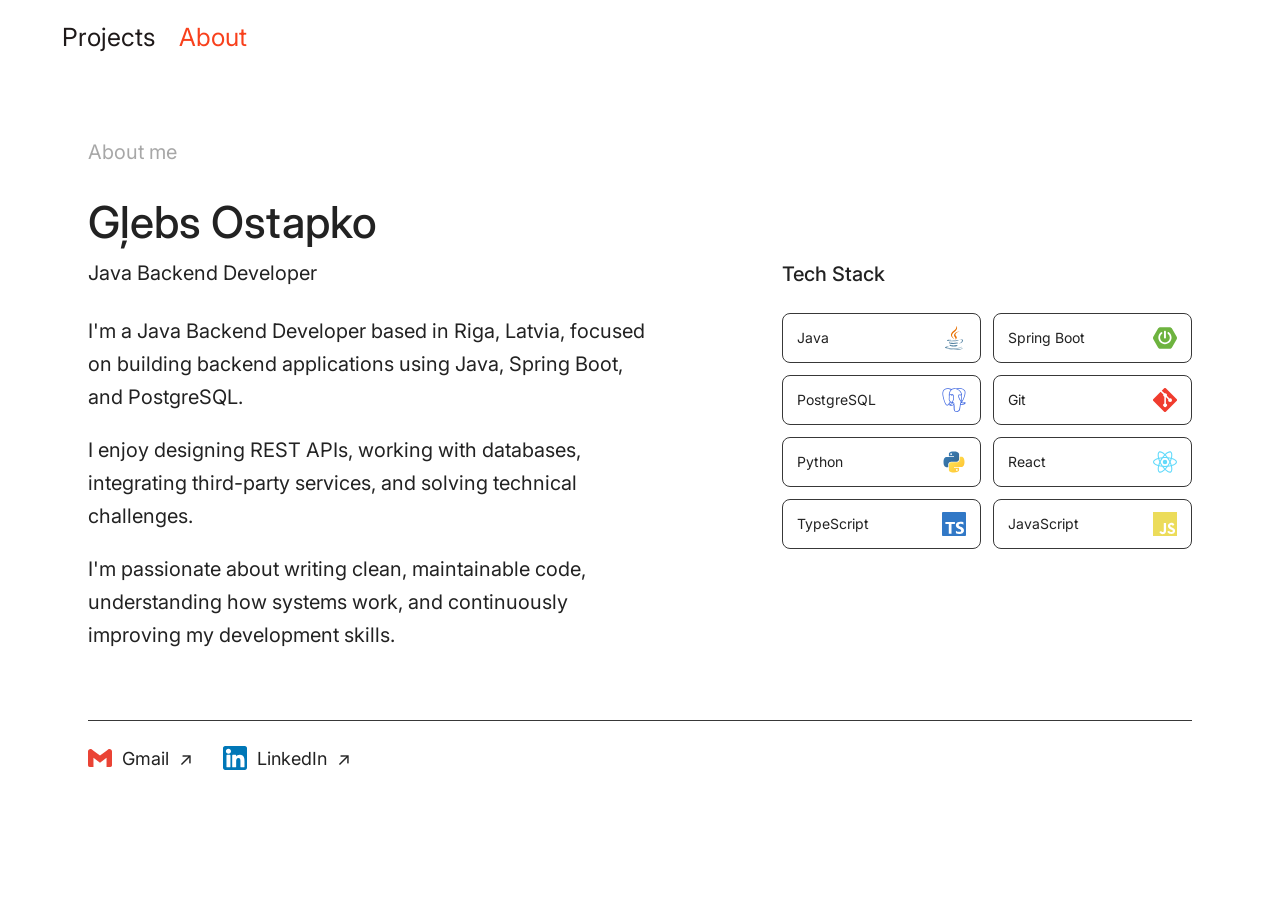
==== commit 2c12364c: "A lot" ====
--- a/about.html
+++ b/about.html
@@ -89,12 +89,14 @@
         <h2>Tech Stack</h2>
 
         <div class="tech-list">
-        <span><img src="icons/java.svg" alt="">Java</span>
-        <span><img src="icons/springboot.svg" alt="">Spring Boot</span>
-        <span><img src="icons/postgresql.svg" alt="">PostgreSQL</span>
-        <span><img src="icons/git.svg" alt="">Git</span>
-        <span><img src="icons/python.svg" alt="">Python</span>
-        <span><img src="icons/javascript.svg" alt="">JavaScript</span>
+        <span><img src="assets/icons/java.svg" alt="">Java</span>
+        <span><img src="assets/icons/springboot.svg" alt="">Spring Boot</span>
+        <span><img src="assets/icons/postgresql.svg" alt="">PostgreSQL</span>
+        <span><img src="assets/icons/git.svg" alt="">Git</span>
+        <span><img src="assets/icons/python.svg" alt="">Python</span>
+        <span><img src="assets/icons/react.svg" alt="">React</span>
+        <span><img src="assets/icons/typescript.svg" alt="">TypeScript</span>
+        <span><img src="assets/icons/javascript.svg" alt="">JavaScript</span>
       </div>
       </aside>
 
@@ -105,7 +107,7 @@
 
       <a href="mailto:glebostsc@gmail.com"
          aria-label="Send email">
-        <img src="icons/gmail.svg"
+        <img src="assets/icons/gmail.svg"
              alt=""
              width="24"
              height="24">
@@ -117,7 +119,7 @@
          target="_blank"
          rel="noopener noreferrer"
          aria-label="LinkedIn profile">
-        <img src="icons/linkedin.svg"
+        <img src="/assets/icons/linkedin.svg"
              alt=""
              width="24"
              height="24">
--- a/css/styles.css
+++ b/css/styles.css
@@ -1876,7 +1876,7 @@
   display: grid;
   grid-template-columns: minmax(0, 1.5fr) minmax(250px, 1fr);
   gap: 80px;
-  align-items: start;
+  align-items: center;
 }
 
 .about-content h1 {
@@ -1988,4 +1988,84 @@
 .main--about.about-wide .about-viewport {
   width: 100%;
   max-width: none;
+}
+
+/* Project screenshots */
+
+.project-figure {
+    margin: 36px 0 56px;
+}
+
+.project-figure .case-img-full {
+    display: block;
+    width: 100%;
+    height: auto;
+    border: 1px solid var(--line);
+    border-radius: 10px;
+}
+
+.project-figure .case-caption {
+    margin-top: 14px;
+    text-align: center;
+    line-height: 1.6;
+}
+
+.case-img-row img {
+    height: auto;
+    object-fit: contain;
+}
+
+
+/* Project status badges */
+
+.project-status {
+    display: inline-flex;
+    align-items: center;
+    width: fit-content;
+
+    padding: 5px 11px;
+    border: 1px solid transparent;
+    border-radius: 6px;
+
+    font-size: 12px;
+    font-weight: 500;
+    line-height: 1.4;
+    white-space: nowrap;
+}
+
+/* Archived - Gray */
+.project-status--archived {
+    color: #C5C5C8;
+    background: #303033;
+    border-color: #55555B;
+}
+
+/* In Development - Yellow */
+.project-status--development {
+    color: #F5C75B;
+    background: #403417;
+    border-color: #80641F;
+}
+
+/* Production - Green */
+.project-status--production {
+    color: #68DB9A;
+    background: #173A2A;
+    border-color: #286F4A;
+}
+
+#project-detail-status {
+    margin: 12px 0 24px;
+}
+
+.project-year-block {
+    display: flex;
+    flex-direction: column;
+    align-items: flex-start;
+    gap: 8px;
+}
+
+.project-year-block .project-status {
+    font-size: 10px;
+    padding: 4px 7px;
 }
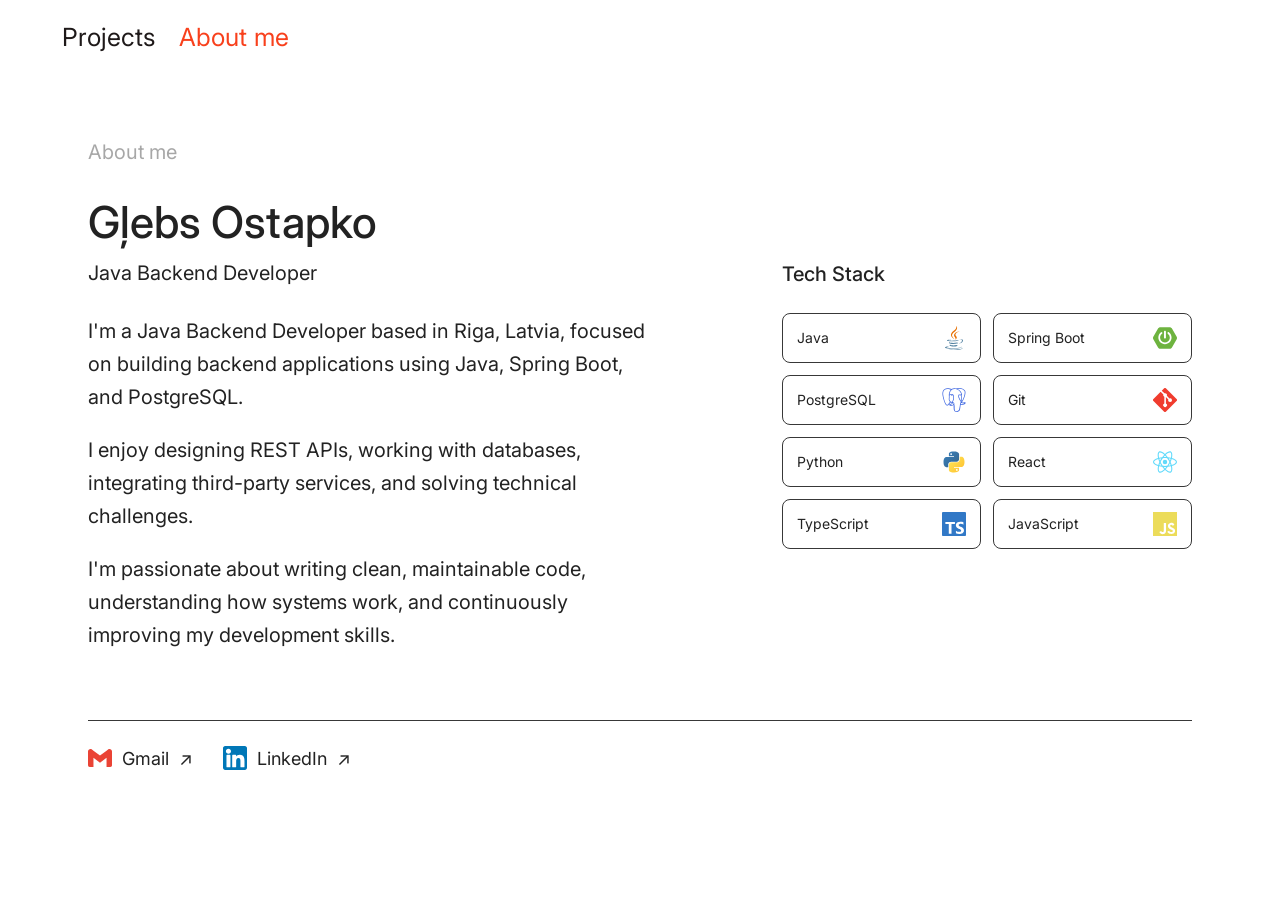
==== commit 778ca4cc: "ready portfolio" ====
--- a/about.html
+++ b/about.html
@@ -3,10 +3,10 @@
 <head>
   <meta charset="UTF-8">
   <meta name="viewport" content="width=device-width, initial-scale=1.0">
-  <title>About — Jane Smith</title>
-  <meta name="description" content="Product designer. Open to projects and collaboration.">
-  <meta property="og:title" content="About — Jane Smith">
-  <meta property="og:description" content="Product designer. Open to projects and collaboration.">
+  <title>About me — Gļebs Ostapko</title>
+  <meta name="description" content="Java Backend Developer. Open to projects and collaboration.">
+  <meta property="og:title" content="About me — Gļebs Ostapko">
+  <meta property="og:description" content="Java Backend Developer. Open to projects and collaboration.">
   <meta property="og:image" content="https://example.com/assets/img/og-image.png">
   <meta property="og:image:width" content="1200">
   <meta property="og:image:height" content="630">
@@ -15,8 +15,8 @@
   <meta property="og:locale" content="en_US">
   <meta name="twitter:card" content="summary_large_image">
   <meta name="twitter:image" content="https://example.com/assets/img/og-image.png">
-  <meta name="twitter:title" content="About — Jane Smith">
-  <meta name="twitter:description" content="Product designer. Open to projects and collaboration.">
+  <meta name="twitter:title" content="About me — Gļebs Ostapko">
+  <meta name="twitter:description" content="Java Backend Developer. Open to projects and collaboration.">
   <link rel="alternate" hreflang="en" href="https://example.com/en/about">
   <link rel="alternate" hreflang="ru" href="https://example.com/about">
   <link rel="canonical" href="https://example.com/en/about">
@@ -45,7 +45,7 @@
     <div class="nav-left">
       <div class="nav-links">
         <a href=".">Projects</a>
-        <a href="about.html" class="active">About</a>
+        <a href="about.html" class="active">About me</a>
       </div>
     </div>
     <button class="nav-burger" aria-label="Menu" aria-expanded="false"><span></span></button>
--- a/css/styles.css
+++ b/css/styles.css
@@ -2055,7 +2055,15 @@
 }
 
 #project-detail-status {
-    margin: 12px 0 24px;
+    max-width: var(--text-col);
+    margin: 12px auto 24px;
+    padding-left: var(--content-gutter);
+}
+
+@media (max-width: 480px) {
+    #project-detail-status {
+        padding-left: 0;
+    }
 }
 
 .project-year-block {
@@ -2068,4 +2076,20 @@
 .project-year-block .project-status {
     font-size: 10px;
     padding: 4px 7px;
+}
+
+
+#project-detail-status + .case-description {
+    margin-top: 12px;
+    margin-bottom: 32px;
+    text-indent: 0;
+}
+
+
+/* Spacing between project sections */
+
+#selected-section,
+#pet-section,
+#archive-section {
+    margin-bottom: 80px;
 }
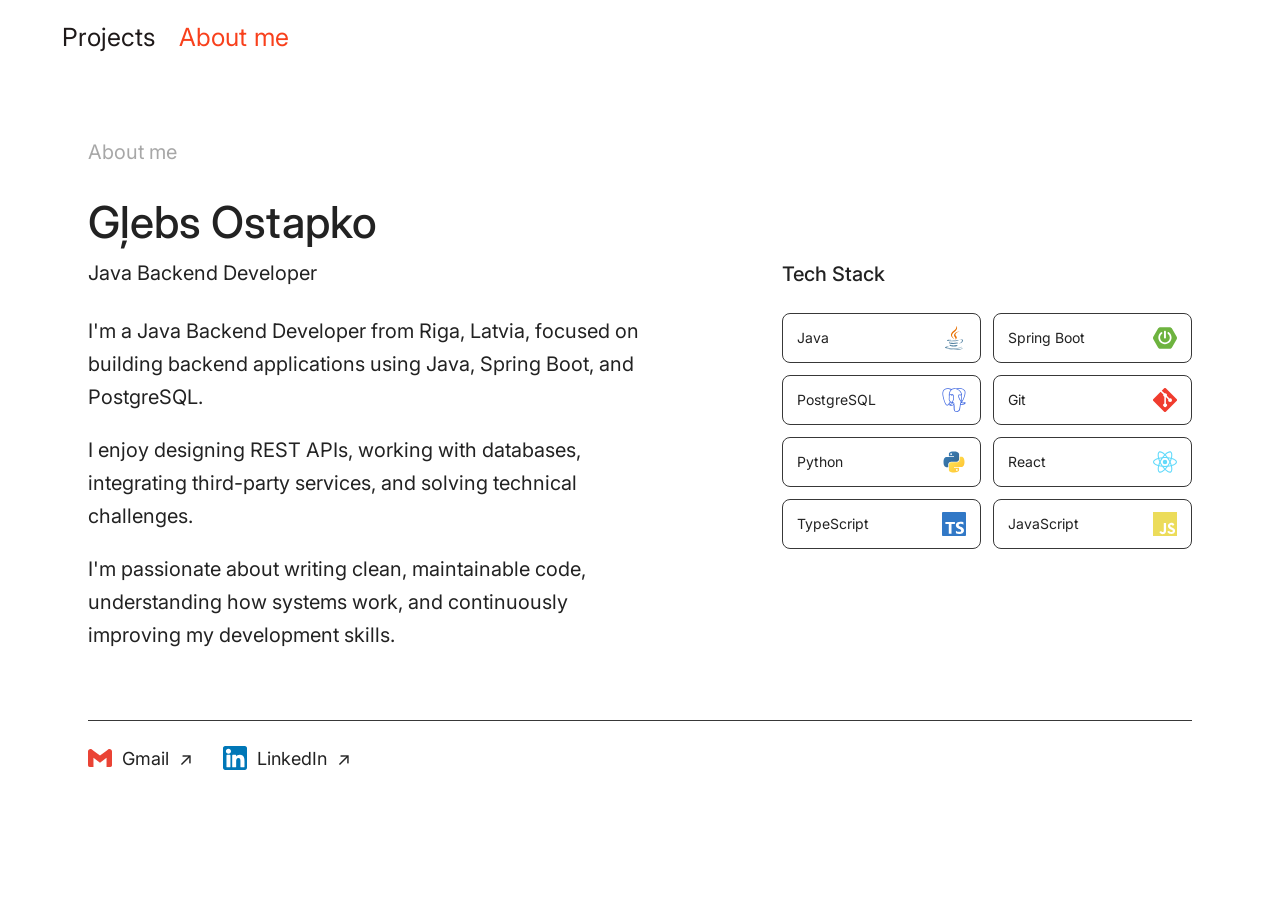
==== commit e773e537: "Linkedin icon bug fix" ====
--- a/about.html
+++ b/about.html
@@ -66,7 +66,7 @@
         <p class="about-role">Java Backend Developer</p>
 
         <p>
-          I'm a Java Backend Developer based in Riga, Latvia,
+          I'm a Java Backend Developer from Riga, Latvia,
           focused on building backend applications using Java,
           Spring Boot, and PostgreSQL.
         </p>
@@ -119,7 +119,7 @@
          target="_blank"
          rel="noopener noreferrer"
          aria-label="LinkedIn profile">
-        <img src="/assets/icons/linkedin.svg"
+        <img src="assets/icons/linkedin.svg"
              alt=""
              width="24"
              height="24">
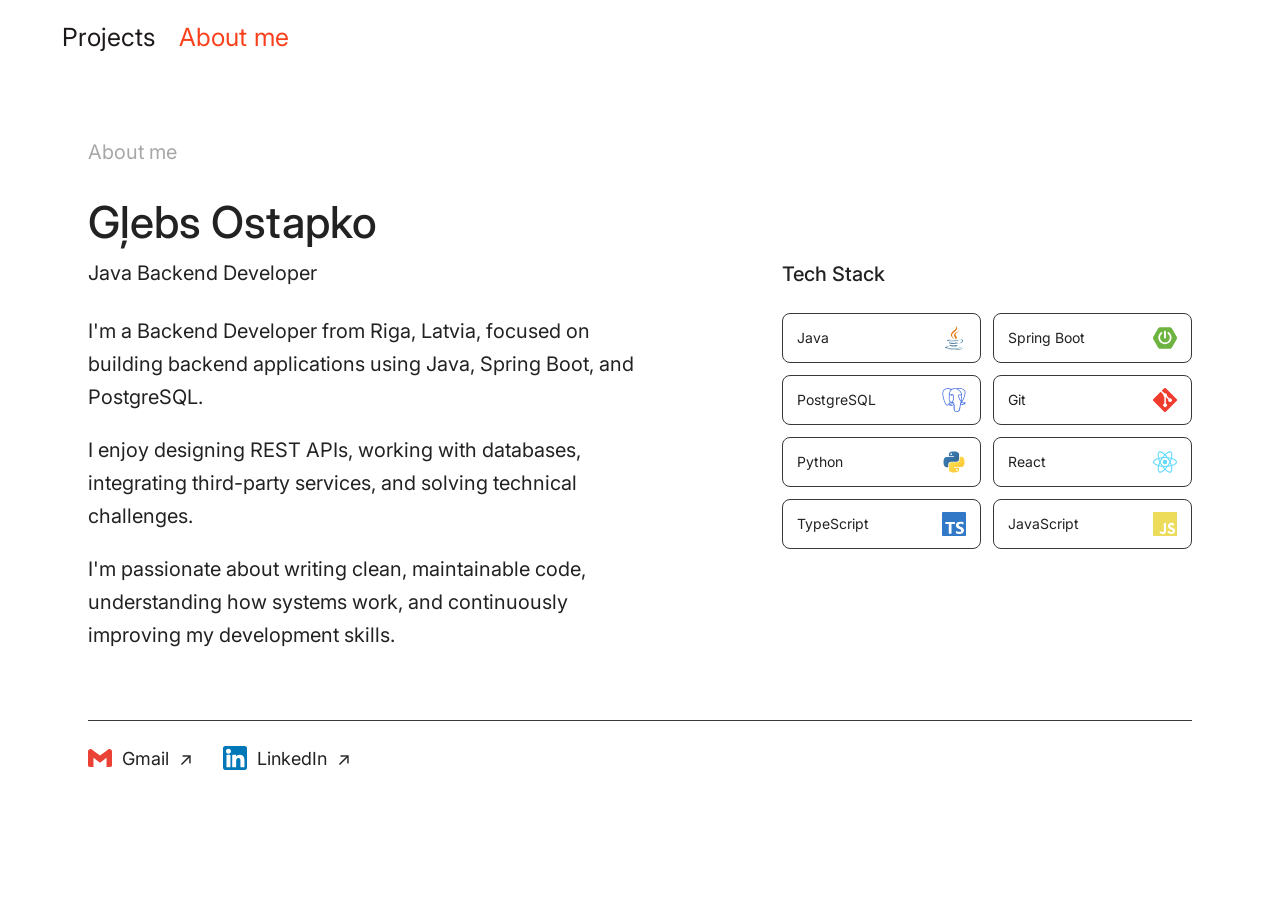
==== commit 9fd8b408: "About me fix" ====
--- a/about.html
+++ b/about.html
@@ -66,7 +66,7 @@
         <p class="about-role">Java Backend Developer</p>
 
         <p>
-          I'm a Java Backend Developer from Riga, Latvia,
+          I'm a Backend Developer from Riga, Latvia,
           focused on building backend applications using Java,
           Spring Boot, and PostgreSQL.
         </p>
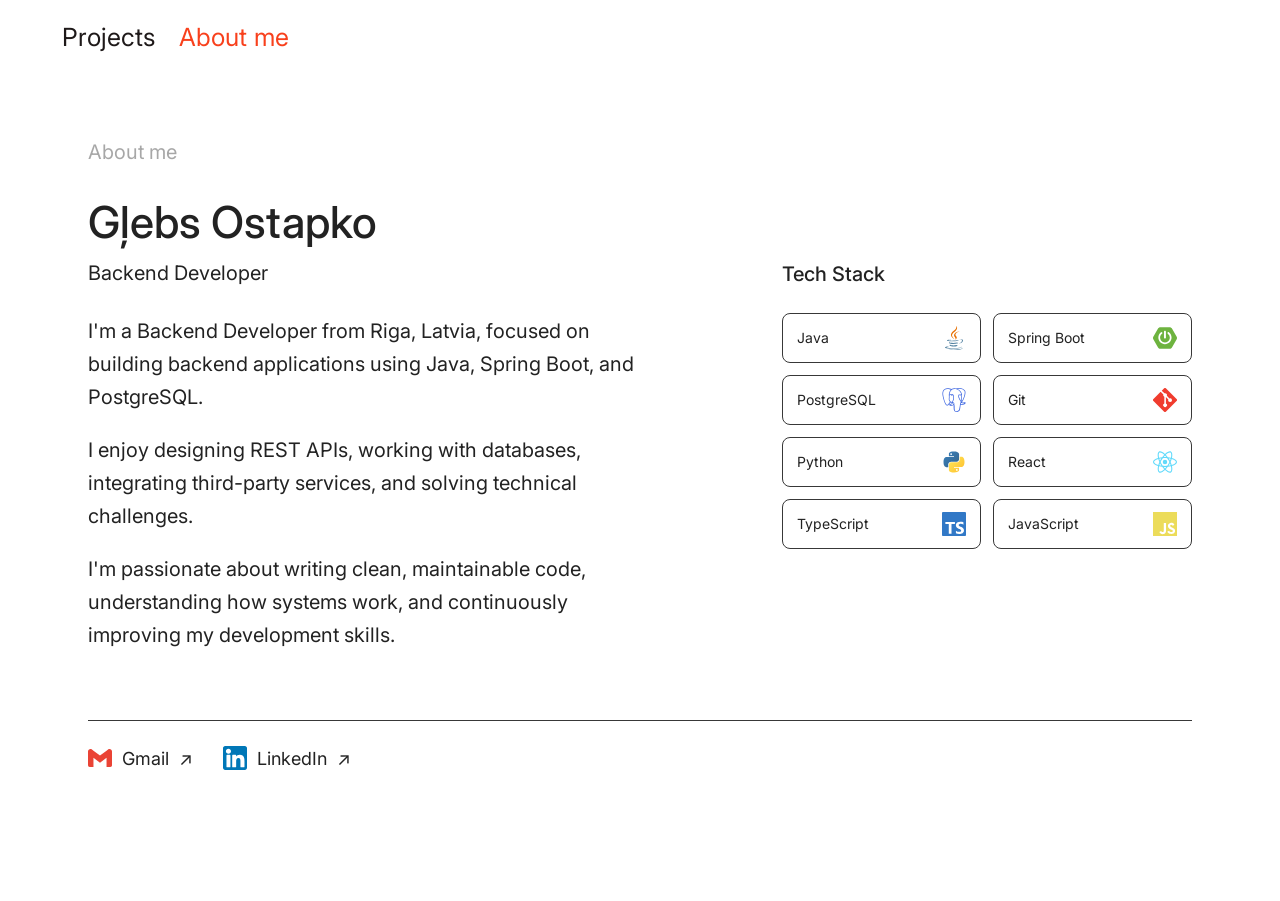
==== commit ba4a88dd: "About me fix" ====
--- a/about.html
+++ b/about.html
@@ -63,7 +63,7 @@
         <p class="about-label">About me</p>
 
         <h1>Gļebs Ostapko</h1>
-        <p class="about-role">Java Backend Developer</p>
+        <p class="about-role">Backend Developer</p>
 
         <p>
           I'm a Backend Developer from Riga, Latvia,
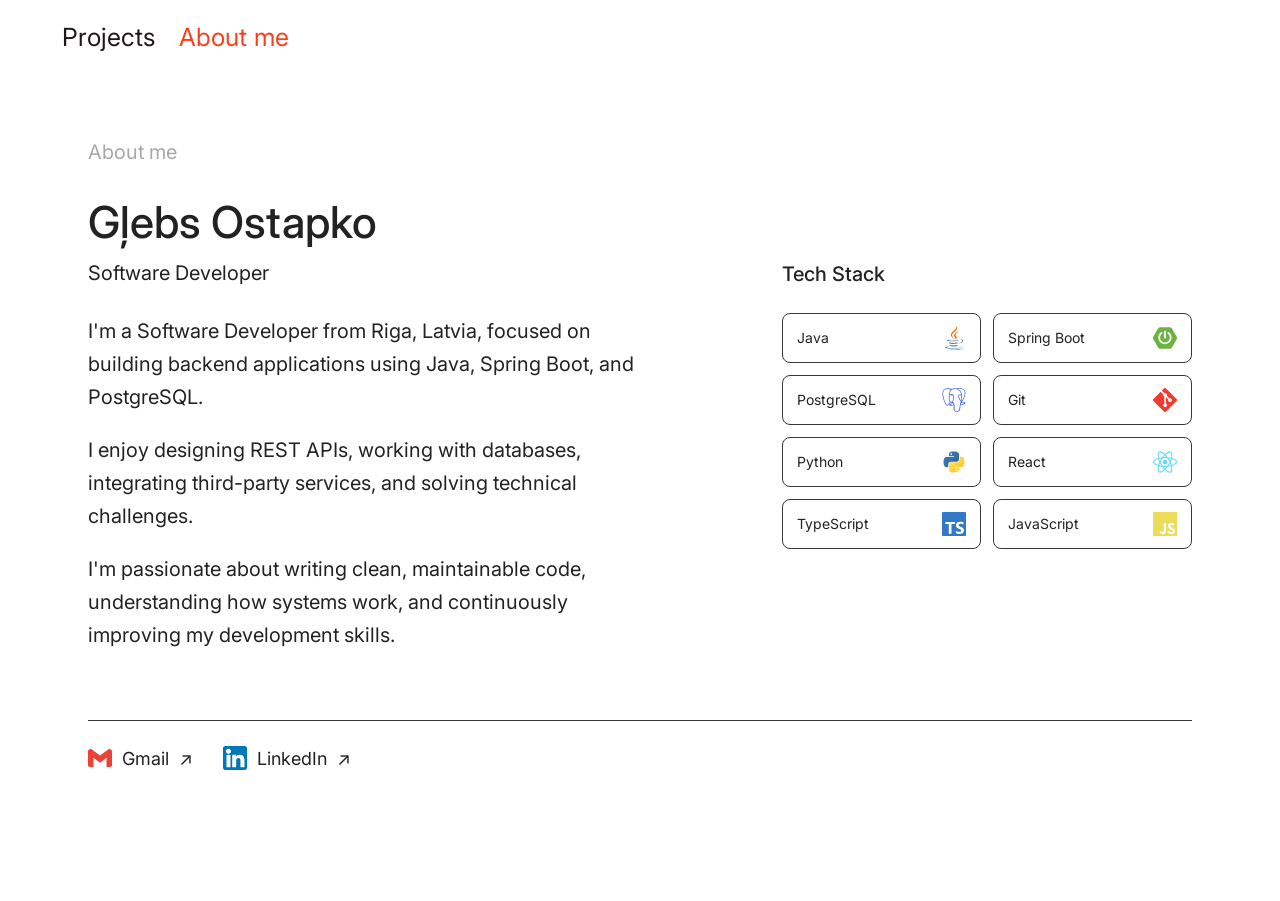
==== commit cb7502da: "Update job title and description in about.html" ====
--- a/about.html
+++ b/about.html
@@ -4,9 +4,9 @@
   <meta charset="UTF-8">
   <meta name="viewport" content="width=device-width, initial-scale=1.0">
   <title>About me — Gļebs Ostapko</title>
-  <meta name="description" content="Java Backend Developer. Open to projects and collaboration.">
+  <meta name="description" content="Software Developer. Open to projects and collaboration.">
   <meta property="og:title" content="About me — Gļebs Ostapko">
-  <meta property="og:description" content="Java Backend Developer. Open to projects and collaboration.">
+  <meta property="og:description" content="Software Developer. Open to projects and collaboration.">
   <meta property="og:image" content="https://example.com/assets/img/og-image.png">
   <meta property="og:image:width" content="1200">
   <meta property="og:image:height" content="630">
@@ -16,7 +16,7 @@
   <meta name="twitter:card" content="summary_large_image">
   <meta name="twitter:image" content="https://example.com/assets/img/og-image.png">
   <meta name="twitter:title" content="About me — Gļebs Ostapko">
-  <meta name="twitter:description" content="Java Backend Developer. Open to projects and collaboration.">
+  <meta name="twitter:description" content="Software Developer. Open to projects and collaboration.">
   <link rel="alternate" hreflang="en" href="https://example.com/en/about">
   <link rel="alternate" hreflang="ru" href="https://example.com/about">
   <link rel="canonical" href="https://example.com/en/about">
@@ -35,7 +35,7 @@
     "@type": "Person",
     "name": "Gļebs Ostapko",
     "url": "https://example.com",
-    "jobTitle": "Java Backend Developer"
+    "jobTitle": "Software Developer"
   }
   </script>
 </head>
@@ -63,10 +63,10 @@
         <p class="about-label">About me</p>
 
         <h1>Gļebs Ostapko</h1>
-        <p class="about-role">Backend Developer</p>
+        <p class="about-role">Software Developer</p>
 
         <p>
-          I'm a Backend Developer from Riga, Latvia,
+          I'm a Software Developer from Riga, Latvia,
           focused on building backend applications using Java,
           Spring Boot, and PostgreSQL.
         </p>
